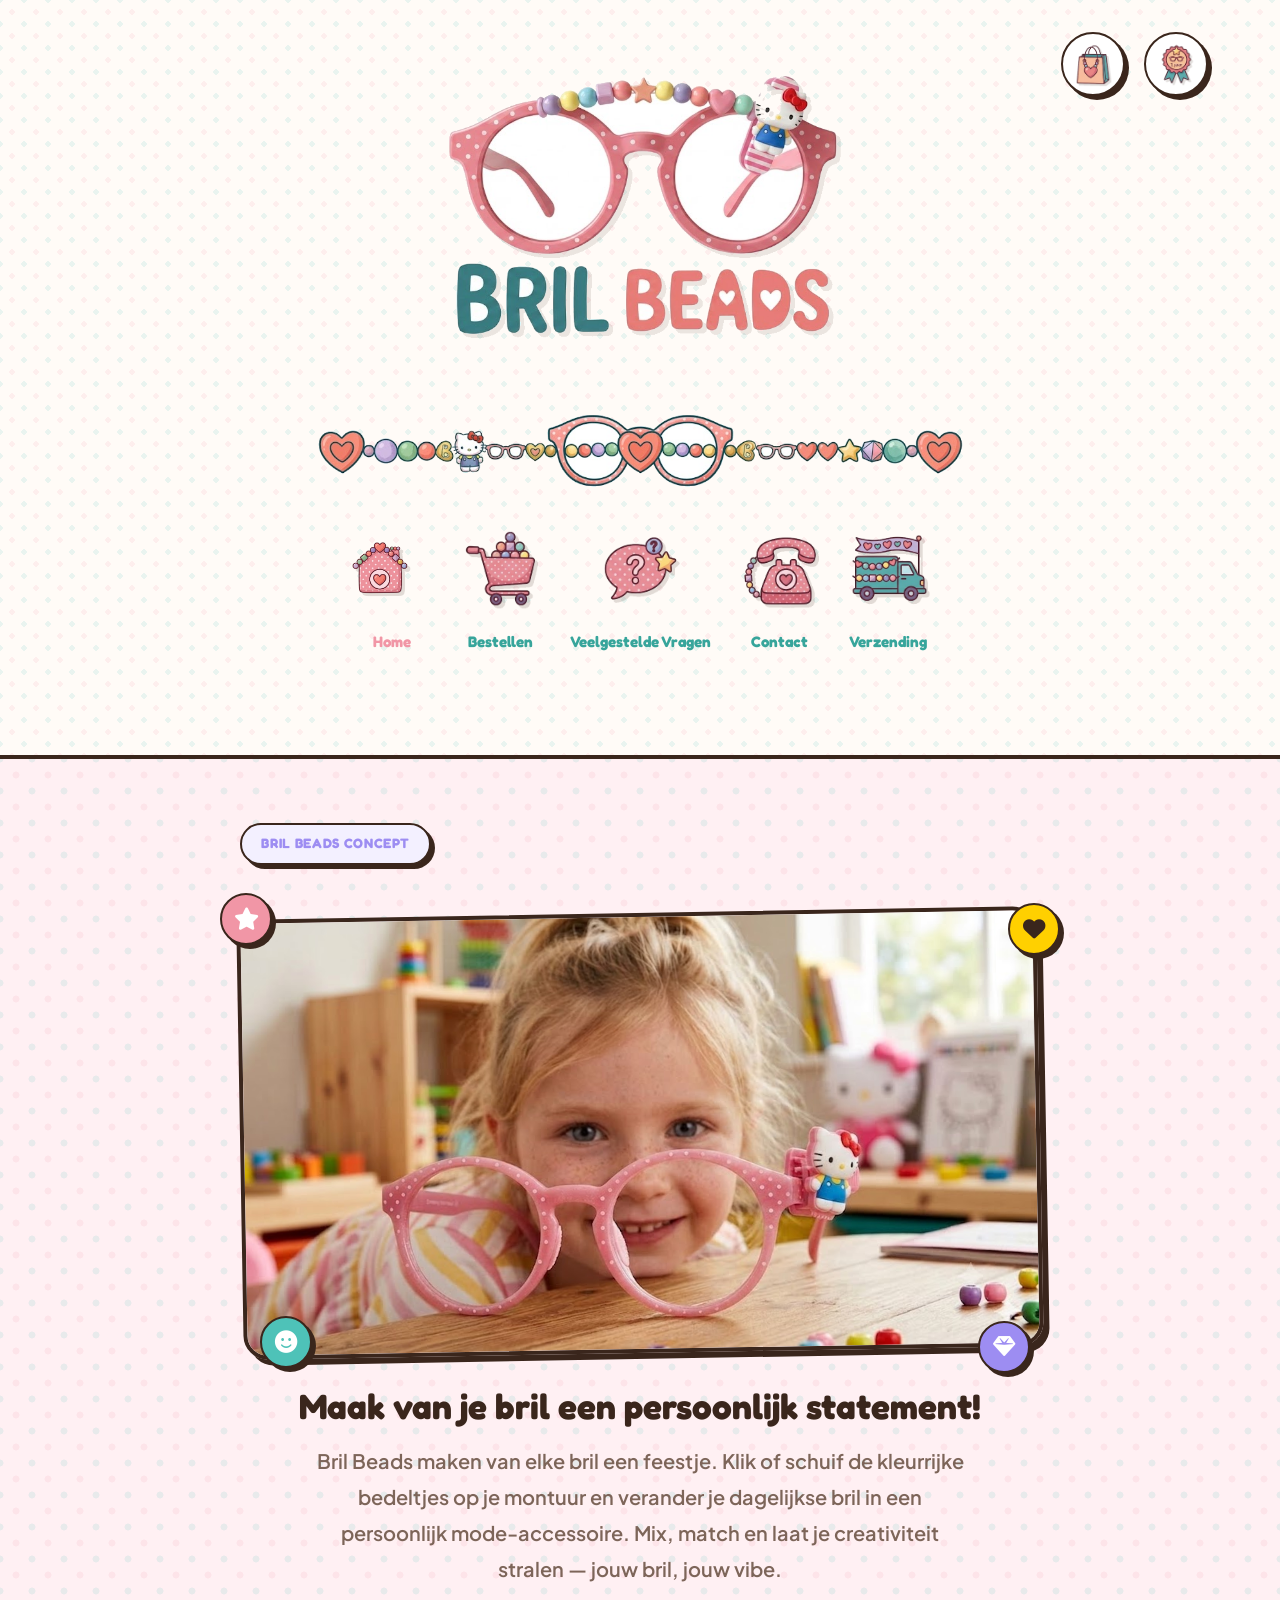
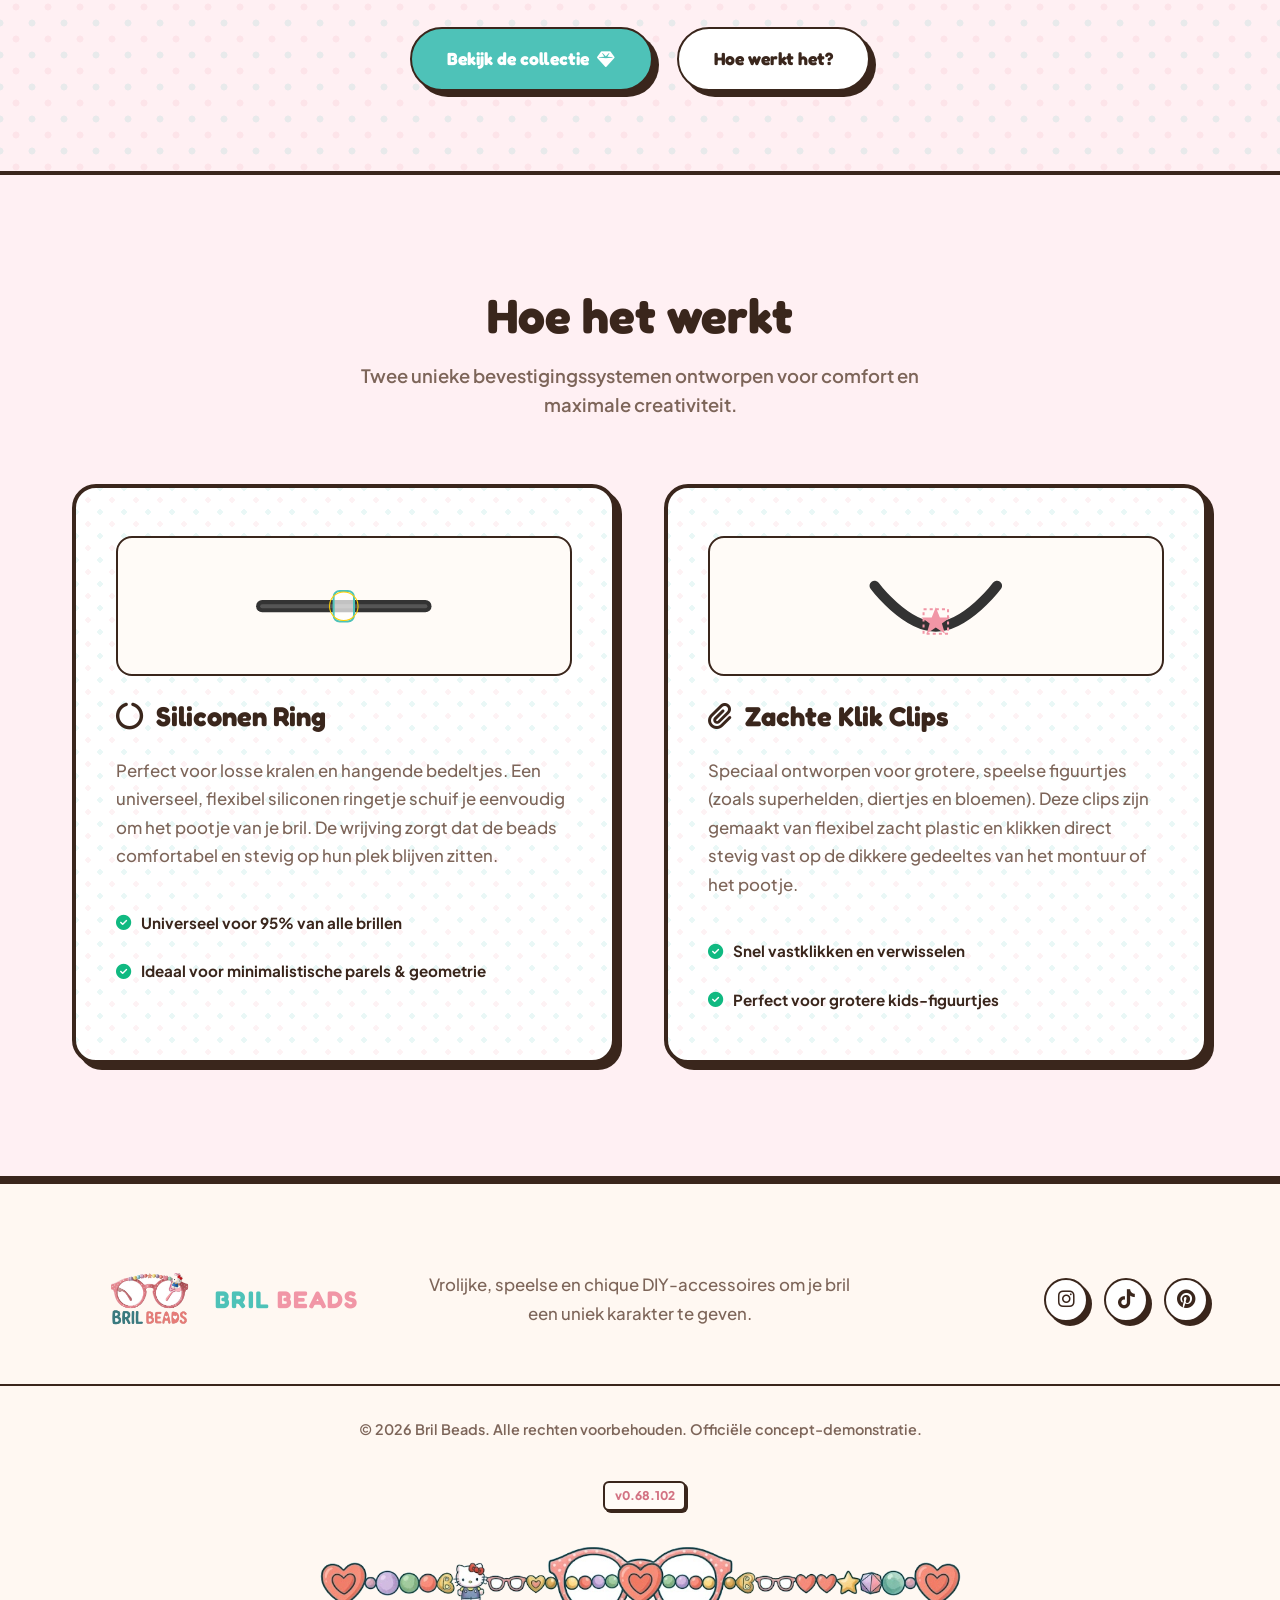
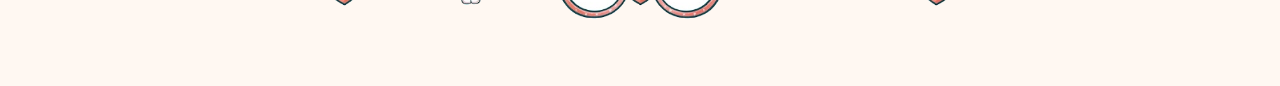
==== index.html @ b36d5ca9 "Sync index.html" ====
<!DOCTYPE html>
<html lang="nl">
<head>
    <meta charset="UTF-8">
    <meta name="viewport" content="width=device-width, initial-scale=1.0">
    <meta name="color-scheme" content="only light">
    <title>Bril Beads | Personaliseer je Bril | DIY Modieuze Accessoires</title>
    <meta name="description" content="Personaliseer je bril met Bril Beads! Unieke, modulaire en kleurrijke bedeltjes, clips en kralen om je bril een eigen karakter te geven. Ontdek de collecties voor kids en volwassenen.">
    <!-- Google Fonts -->
    <link rel="preconnect" href="https://fonts.googleapis.com">
    <link rel="preconnect" href="https://fonts.gstatic.com" crossorigin>
    <link href="https://fonts.googleapis.com/css2?family=Fredoka:wght@400;600;800&family=Outfit:wght@400;600;800&family=Plus+Jakarta+Sans:wght@300;400;500;600;700&display=swap" rel="stylesheet">
    <!-- FontAwesome for icons -->
    <link rel="stylesheet" href="https://cdnjs.cloudflare.com/ajax/libs/font-awesome/6.4.0/css/all.min.css">
    <!-- Custom CSS -->
    <link rel="stylesheet" href="index.css">
</head>
<body>
    <!-- Header -->
    <header class="app-header">
        <!-- Top-Right Utilities (Winkelwagen & Account) -->
        <div class="header-utilities">
            <a href="winkelwagen.html" class="utility-nav-item" title="Bekijk je winkelwagen">
                <div class="utility-icon-wrapper">
                    <img src="assets/icon_winkelwagen.png" alt="Winkelwagen" class="utility-icon-img">
                </div>
            </a>

                        <a href="garantie.html" class="utility-nav-item" title="1 jaar 100% tevredenheidsgarantie">
                <div class="utility-icon-wrapper">
                    <img src="assets/icon_garantie.png" alt="Garantie" class="utility-icon-img">
                </div>
            </a>
        </div>

        <div class="container header-container">
            <a href="index.html" class="brand-logo" id="header-logo-link">
                <img src="assets/logo.png?v=2" alt="Bril Beads Logo" class="logo-img">
            </a>
            
            <nav class="playful-nav" id="main-navigation">
                <div class="playful-nav-container">
                    <a href="index.html" class="playful-nav-item active" title="Terug naar Home">
                        <div class="nav-icon-img-wrapper">
                            <img src="assets/icon_home.png" alt="Home" class="nav-icon-img">
                        </div>
                        <span class="nav-label">Home</span>
                    </a>
                    
                    
                    <a href="producten.html" class="playful-nav-item" title="Bekijk alle producten">
                        <div class="nav-icon-img-wrapper">
                            <img src="assets/icon_bestellen.png" alt="Bestellen" class="nav-icon-img">
                        </div>
                        <span class="nav-label">Bestellen</span>
                    </a>
                    
                    <a href="faq.html" class="playful-nav-item" title="Veelgestelde Vragen">
                        <div class="nav-icon-img-wrapper">
                            <img src="assets/icon_faq.png" alt="Veelgestelde Vragen" class="nav-icon-img">
                        </div>
                        <span class="nav-label">Veelgestelde Vragen</span>
                    </a>
                    
                    <a href="contact.html" class="playful-nav-item" title="Neem contact met ons op">
                        <div class="nav-icon-img-wrapper">
                            <img src="assets/icon_contact.png" alt="Contact" class="nav-icon-img">
                        </div>
                        <span class="nav-label">Contact</span>
                    </a>
                    
                    <a href="verzending.html" class="playful-nav-item" title="Gratis verzending vanaf &euro;20">
                        <div class="nav-icon-img-wrapper">
                            <img src="assets/icon_verzending.png" alt="Verzending" class="nav-icon-img">
                        </div>
                        <span class="nav-label">Verzending</span>
                    </a>
                    

                </div>
            </nav>
        </div>
    </header>

    <main>
        <!-- Hero Section -->
        <section class="hero-section" id="hero">
            <div class="polka-dot-bg"></div>
            <div class="container hero-centered-container">
                <div class="hero-centered-content">
                    <span class="badge badge-playful">Bril Beads Concept</span>
                    
                    <!-- Large Center Logo Carousel -->
                    <div class="hero-logo-wrapper" id="hero-carousel-container" style="cursor: pointer;" title="Klik voor de volgende foto">
                        <img src="assets/hero_photo_girl.png" alt="Bril Beads Sfeerfoto Meisje" class="hero-logo-large carousel-image visible" id="hero-carousel-2">
                        <img src="assets/hero_photo_pink_kitty.png" alt="Bril Beads Hello Kitty Pink Sfeerfoto" class="hero-logo-large carousel-image hidden" id="hero-carousel-4" style="position: absolute; top: 0; left: 0; width: 100%; height: 100%;">
                        <img src="assets/hero_photo_blue_kitty.png" alt="Bril Beads Hello Kitty Blue Sfeerfoto" class="hero-logo-large carousel-image hidden" id="hero-carousel-5" style="position: absolute; top: 0; left: 0; width: 100%; height: 100%;">
                        <img src="assets/hero_photo_green_bart.png" alt="Bril Beads Groene Bril Bart Simpson Sfeerfoto" class="hero-logo-large carousel-image hidden" id="hero-carousel-8" style="position: absolute; top: 0; left: 0; width: 100%; height: 100%;">
                        <img src="assets/hero_photo_real_2.png" alt="Bril Beads Superman Bril Sfeerfoto" class="hero-logo-large carousel-image hidden" id="hero-carousel-9" style="position: absolute; top: 0; left: 0; width: 100%; height: 100%;">
                        
                        <!-- Floating playful beads decoration -->
                        <div class="floating-bead-playful f-bead-1"><i class="fa-solid fa-star"></i></div>
                        <div class="floating-bead-playful f-bead-2"><i class="fa-solid fa-heart"></i></div>
                        <div class="floating-bead-playful f-bead-3"><i class="fa-solid fa-face-smile"></i></div>
                        <div class="floating-bead-playful f-bead-4"><i class="fa-solid fa-gem"></i></div>
                    </div>
                    
                    <h1 class="hero-tagline-main">Maak van je bril een persoonlijk statement!</h1>
                    <p class="hero-tagline-sub">
                        Bril Beads maken van elke bril een feestje. Klik of schuif de kleurrijke bedeltjes op je montuur en verander je dagelijkse bril in een persoonlijk mode-accessoire. Mix, match en laat je creativiteit stralen — jouw bril, jouw vibe.
                    </p>
                    
                    <div class="hero-centered-ctas">
                        <a href="producten.html" class="btn btn-playful-primary btn-lg btn-bounce">Bekijk de collectie <i class="fa-solid fa-gem"></i></a>
                        <a href="#hoe-het-werkt" class="btn btn-playful-secondary btn-lg">Hoe werkt het?</a>
                    </div>
                </div>
            </div>
        </section>

        <!-- Product & Customizer Walkthrough/Showcase -->
        <section class="how-it-works-section" id="hoe-het-werkt">
            <div class="container">
                <div class="section-header text-center">
                    <h2 class="section-title">Hoe het werkt</h2>
                    <p class="section-subtitle">Twee unieke bevestigingssystemen ontworpen voor comfort en maximale creativiteit.</p>
                </div>

                <div class="systems-grid">
                    <!-- System 1: Silicone Slide -->
                    <div class="system-card glass">
                        <div class="system-visual">
                            <svg class="system-explain-svg" viewBox="0 0 200 120" fill="none" xmlns="http://www.w3.org/2000/svg">
                                <!-- Temple -->
                                <path d="M 20 60 H 180" stroke="#333" stroke-width="12" stroke-linecap="round" />
                                <path d="M 20 60 H 180" stroke="#555" stroke-width="4" stroke-linecap="round" />
                                
                                <!-- Silicone Ring (Backing) -->
                                <rect x="90" y="45" width="20" height="30" rx="6" fill="rgba(255,255,255,0.7)" stroke="var(--teal)" stroke-width="2" class="anim-slide-ring" />
                                
                                <!-- Bead Charm -->
                                <g transform="translate(100, 60)" class="anim-slide-bead">
                                    <circle cx="0" cy="0" r="14" fill="url(#pearl-texture)" stroke="var(--gold)" stroke-width="1" />
                                </g>
                            </svg>
                        </div>
                        <h3 class="system-title"><i class="fa-solid fa-circle-notch text-teal"></i> Siliconen Ring</h3>
                        <p class="system-desc">
                            Perfect voor losse kralen en hangende bedeltjes. Een universeel, flexibel siliconen ringetje schuif je eenvoudig om het pootje van je bril. De wrijving zorgt dat de beads comfortabel en stevig op hun plek blijven zitten.
                        </p>
                        <span class="system-spec"><i class="fa-solid fa-circle-check"></i> Universeel voor 95% van alle brillen</span>
                        <span class="system-spec"><i class="fa-solid fa-circle-check"></i> Ideaal voor minimalistische parels & geometrie</span>
                    </div>

                    <!-- System 2: Soft Clips -->
                    <div class="system-card glass">
                        <div class="system-visual">
                            <svg class="system-explain-svg" viewBox="0 0 200 120" fill="none" xmlns="http://www.w3.org/2000/svg">
                                <!-- Glasses Frame part -->
                                <path d="M 40 40 C 40 40, 70 80, 100 80 C 130 80, 160 40, 160 40" stroke="#333" stroke-width="10" stroke-linecap="round" />
                                
                                <!-- Clip Target -->
                                <g transform="translate(100, 75)" class="anim-clip-bead">
                                    <!-- Clip outline / Snap connection -->
                                    <path d="M -12 -12 H 12 V 12 H -12 Z" fill="none" stroke="var(--pink)" stroke-width="2" stroke-dasharray="3,3" />
                                    <!-- Clip Icon (Star) -->
                                    <path d="M0 -14 L4 -4 L14 -4 L6 2 L9 12 L0 6 L-9 12 L-6 2 L-14 -4 L-4 -4 Z" fill="var(--pink)" />
                                </g>
                            </svg>
                        </div>
                        <h3 class="system-title"><i class="fa-solid fa-paperclip text-pink"></i> Zachte Klik Clips</h3>
                        <p class="system-desc">
                            Speciaal ontworpen voor grotere, speelse figuurtjes (zoals superhelden, diertjes en bloemen). Deze clips zijn gemaakt van flexibel zacht plastic en klikken direct stevig vast op de dikkere gedeeltes van het montuur of het pootje.
                        </p>
                        <span class="system-spec"><i class="fa-solid fa-circle-check"></i> Snel vastklikken en verwisselen</span>
                        <span class="system-spec"><i class="fa-solid fa-circle-check"></i> Perfect voor grotere kids-figuurtjes</span>
                    </div>
                </div>
            </div>
        </section>
    </main>

    <!-- Footer -->
    <footer class="app-footer">
        <div class="container footer-container">
            <div class="footer-logo-col">
                <a href="index.html" class="brand-logo">
                    <img src="assets/logo.png?v=2" alt="Bril Beads Logo" class="logo-img">
                    <span class="brand-text"><span class="bril-text">BRIL</span> <span class="accent-text">BEADS</span></span>
                </a>
            </div>
            <div class="footer-text-col">
                <p class="footer-desc">
                    Vrolijke, speelse en chique DIY-accessoires om je bril een uniek karakter te geven.
                </p>
            </div>
            <div class="footer-social-col">
                <div class="social-links">
                    <a href="#" class="social-link"><i class="fa-brands fa-instagram"></i></a>
                    <a href="#" class="social-link"><i class="fa-brands fa-tiktok"></i></a>
                    <a href="#" class="social-link"><i class="fa-brands fa-pinterest"></i></a>
                </div>
            </div>
        </div>
        <div class="footer-bottom text-center">
            <p>&copy; 2026 Bril Beads. Alle rechten voorbehouden. Offici&euml;le concept-demonstratie.</p>
            <p class="footer-version-wrapper"><span class="version-label" id="site-version">v0.68.102</span></p>
        </div>
    </footer>

    <!-- Custom JavaScript -->
    <script src="app.js?v=v0.68.102"></script>
</body>
</html>
<!-- version check comment -->
---- index.css ----
/* ==========================================================================
   BRIL BEADS - PLAYFUL CARTOON STYLESHEET
   ========================================================================== */

/* Design Tokens & Playful Variables */
:root, *, *::before, *::after {
    color-scheme: only light !important;
}

:root {
    /* Main Playful Palette (Matches Logo Style) */
    --pink: #f196a6;
    --pink-dark: #d37383;
    --teal: #4ec2b8;
    --teal-dark: #37a59b;
    --purple: #9d8df2;
    --gold: #ffd000;
    
    /* Backgrounds & Outlines */
    --bg-cream: #fffbf7;
    --bg-pastel-pink: #fff0f3;
    --bg-card: #ffffff;
    --border-dark: #3a261c;      /* Soft Espresso Brown Outline */
    --text-dark: #3a261c;        /* Main dark text */
    --text-muted: #7d6559;       /* Subtext */
    
    /* Comic shadows and outlines */
    --thick-border: 4px solid var(--border-dark);
    --thin-border: 2px solid var(--border-dark);
    --comic-shadow: 6px 6px 0px var(--border-dark);
    --comic-shadow-sm: 4px 4px 0px var(--border-dark);
    --comic-shadow-hover: 10px 10px 0px var(--border-dark);
    --comic-shadow-active: 2px 2px 0px var(--border-dark);
    
    /* Layout & Fonts */
    --font-heading: 'Fredoka', sans-serif;
    --font-body: 'Plus Jakarta Sans', sans-serif;
    --radius-sm: 8px;
    --radius-md: 16px;
    --radius-lg: 24px;
    --radius-round: 50px;
    --transition: all 0.2s cubic-bezier(0.175, 0.885, 0.32, 1.275);
}

/* Reset & Base Styles */
* {
    box-sizing: border-box;
    margin: 0;
    padding: 0;
}

html {
    scroll-behavior: smooth;
    font-size: 16px;
}

body {
    background-color: var(--bg-cream);
    color: var(--text-dark);
    font-family: var(--font-body);
    line-height: 1.6;
    overflow-x: hidden;
    -webkit-font-smoothing: antialiased;
}

/* Polka-dot Background Pattern */
.polka-dot-bg {
    position: absolute;
    top: 0;
    left: 0;
    right: 0;
    bottom: 0;
    background-image: radial-gradient(var(--pink) 15%, transparent 16%),
                      radial-gradient(var(--teal) 15%, transparent 16%);
    background-size: 32px 32px;
    background-position: 0 0, 16px 16px;
    opacity: 0.12;
    pointer-events: none;
    z-index: 0;
}

/* Container */
.container {
    width: 100%;
    max-width: 1200px;
    margin: 0 auto;
    padding: 0 2rem;
    position: relative;
    z-index: 1;
}

/* Typography */
h1, h2, h3, h4 {
    font-family: var(--font-heading);
    font-weight: 800;
    line-height: 1.2;
    color: var(--text-dark);
}

p {
    font-weight: 500;
    color: var(--text-muted);
}

.text-gradient {
    color: var(--pink);
    position: relative;
    display: inline-block;
}

.text-gradient::after {
    content: '';
    position: absolute;
    left: 0;
    bottom: 4px;
    width: 100%;
    height: 8px;
    background: var(--teal);
    z-index: -1;
    opacity: 0.3;
    border-radius: 4px;
}

.text-center { text-align: center; }
.text-left { text-align: left; }
.text-right { text-align: right; }

/* Playful Badge */
.badge {
    display: inline-block;
    align-self: flex-start;
    vertical-align: middle;
    padding: 0.5rem 1.2rem;
    font-family: var(--font-heading);
    font-weight: 800;
    font-size: 0.85rem;
    text-transform: uppercase;
    letter-spacing: 0.05em;
    border-radius: var(--radius-round);
    background: var(--bg-pastel-pink);
    color: var(--pink-dark);
    border: var(--thin-border);
    box-shadow: var(--comic-shadow-sm);
    margin-right: 1.2rem;
    margin-bottom: 1rem;
}

.badge-accent {
    background: #e8f7f5;
    color: var(--teal-dark);
}

.badge-playful {
    background: #f3f0ff;
    color: var(--purple);
}

/* Playful Containers (Cartoon box) */
.glass {
    background: var(--bg-card);
    border: var(--thick-border);
    border-radius: var(--radius-lg);
    box-shadow: var(--comic-shadow);
    transition: var(--transition);
    background-image: radial-gradient(rgba(241, 150, 166, 0.12) 15%, transparent 16%),
                      radial-gradient(rgba(78, 194, 184, 0.12) 15%, transparent 16%);
    background-size: 24px 24px;
    background-position: 0 0, 12px 12px;
}

.glass-panel {
    padding: 3.5rem;
}

@media (max-width: 768px) {
    .glass-panel {
        padding: 2.5rem 2rem;
    }
}

@media (max-width: 480px) {
    .glass-panel {
        padding: 2.2rem 1.2rem;
    }
}

.glass:hover {
    transform: translate(-2px, -2px);
    box-shadow: var(--comic-shadow-hover);
}

/* Buttons (Bubbly / Chunky) */
.btn {
    display: inline-flex;
    align-items: center;
    justify-content: center;
    gap: 0.5rem;
    padding: 0.8rem 1.8rem;
    border-radius: var(--radius-round);
    font-family: var(--font-heading);
    font-weight: 800;
    font-size: 1rem;
    cursor: pointer;
    text-decoration: none;
    transition: var(--transition);
    border: var(--thin-border);
}

.btn-primary {
    background: var(--teal);
    color: #fff;
    box-shadow: var(--comic-shadow-sm);
}

.btn-primary:hover {
    background: var(--teal-dark);
    transform: translate(-2px, -2px);
    box-shadow: var(--comic-shadow);
}

.btn-primary:active {
    transform: translate(2px, 2px);
    box-shadow: var(--comic-shadow-active);
}

.btn-secondary {
    background: var(--bg-cream);
    color: var(--text-dark);
    box-shadow: var(--comic-shadow-sm);
}

.btn-secondary:hover {
    background: #fff;
    transform: translate(-2px, -2px);
    box-shadow: var(--comic-shadow);
}

.btn-secondary:active {
    transform: translate(2px, 2px);
    box-shadow: var(--comic-shadow-active);
}

.btn-accent {
    background: var(--pink);
    color: #fff;
    box-shadow: var(--comic-shadow-sm);
}

.btn-accent:hover {
    background: var(--pink-dark);
    transform: translate(-2px, -2px);
    box-shadow: var(--comic-shadow);
}

.btn-accent:active {
    transform: translate(2px, 2px);
    box-shadow: var(--comic-shadow-active);
}

.btn-sm {
    padding: 0.5rem 1.2rem;
    font-size: 0.9rem;
}

.btn-lg {
    padding: 1rem 2.2rem;
    font-size: 1.1rem;
}

.btn-icon {
    width: 44px;
    height: 44px;
    border-radius: 50%;
    padding: 0;
    display: inline-flex;
    align-items: center;
    justify-content: center;
    background: #fff;
    color: var(--text-dark);
    border: var(--thin-border);
    box-shadow: var(--comic-shadow-sm);
    cursor: pointer;
    transition: var(--transition);
}

.btn-icon:hover {
    transform: translate(-2px, -2px) scale(1.05);
    box-shadow: var(--comic-shadow);
}

.btn-icon:active {
    transform: translate(2px, 2px);
    box-shadow: var(--comic-shadow-active);
}

.btn-danger:hover {
    background: #fecaca;
    color: #ef4444;
}

.btn-bounce:hover {
    animation: bounce 0.4s ease infinite alternate;
}

@keyframes bounce {
    0% { transform: translateY(0) scale(1); }
    100% { transform: translateY(-5px) scale(1.02); }
}

/* App Header */
.app-header {
    position: relative;
    width: 100%;
    background: var(--bg-cream);
    border-bottom: var(--thick-border);
    padding: 2rem 0 3.5rem 0;
    /* Subtle Polka Dot Background */
    background-image: radial-gradient(rgba(241, 150, 166, 0.12) 15%, transparent 16%),
                      radial-gradient(rgba(78, 194, 184, 0.12) 15%, transparent 16%);
    background-size: 24px 24px;
    background-position: 0 0, 12px 12px;
}

.header-container {
    display: flex;
    flex-direction: column;
    align-items: center;
    gap: 0.8rem;
    width: 100%;
}

.brand-logo {
    display: flex;
    justify-content: center;
    align-items: center;
    text-decoration: none;
    width: 100%;
    position: relative;
    z-index: 10;
}

.app-header .logo-img {
    height: 360px; /* giant logo! */
    width: auto;
    object-fit: contain;
    filter: drop-shadow(4px 4px 0px rgba(58, 38, 28, 0.1));
    transition: var(--transition);
    margin-bottom: -1.6rem; /* overlaps the menu border line */
}

.app-header .logo-img:hover {
    transform: scale(1.03) rotate(-1deg);
}

.app-footer .logo-img {
    height: 72px; /* Small for footer */
    width: auto;
    object-fit: contain;
}

/* Header Utilities (Winkelwagen & Account) */
.header-utilities {
    position: absolute;
    top: 2rem;
    right: 2.5rem;
    display: flex;
    gap: 1.2rem;
    z-index: 100;
}

@media (min-width: 1200px) {
    .header-utilities {
        right: calc(50% - 600px + 2rem);
    }
}

.utility-nav-item {
    text-decoration: none;
    cursor: pointer;
    transition: var(--transition);
}

.utility-icon-wrapper {
    width: 64px;
    height: 64px;
    background: #ffffff;
    border: var(--thin-border);
    border-radius: 50%;
    display: flex;
    align-items: center;
    justify-content: center;
    box-shadow: var(--comic-shadow-sm);
    transition: var(--transition);
}

.utility-icon-img {
    width: 70%;
    height: 70%;
    object-fit: contain;
    filter: drop-shadow(2px 2px 0px rgba(58, 38, 28, 0.15));
    transition: var(--transition);
}

.utility-nav-item:hover .utility-icon-wrapper {
    transform: translateY(-4px) scale(1.05);
    border-color: var(--border-dark);
    box-shadow: var(--comic-shadow);
}

.utility-nav-item:active .utility-icon-wrapper {
    transform: translate(2px, 2px) scale(0.95);
    box-shadow: var(--comic-shadow-active);
}

.utility-nav-item.active .utility-icon-wrapper {
    background: var(--bg-pastel-pink);
    border-color: var(--pink);
    box-shadow: var(--comic-shadow-active);
}

/* Playful Navigation Circular Icons */
.playful-nav {
    width: 100%;
    margin-top: 0.5rem;
    padding-top: 1rem;
    margin-bottom: 2rem;
    position: relative;
}

.playful-nav::before {
    content: '';
    display: block;
    width: 100%;
    max-width: 650px;
    aspect-ratio: 1014 / 124;
    margin: 0.5rem auto 1.5rem auto;
    background-image: url('assets/menu_divider.png');
    background-size: contain;
    background-repeat: no-repeat;
    background-position: center;
}

.playful-nav-container {
    display: flex;
    justify-content: center;
    align-items: center;
    gap: 1.8rem;
    flex-wrap: nowrap;
    overflow-x: auto;
    padding: 0.8rem 0.5rem;
    width: 100%;
    scrollbar-width: none;
}

.playful-nav-container::-webkit-scrollbar {
    display: none;
}

.playful-nav-item {
    display: flex;
    flex-direction: column;
    align-items: center;
    gap: 1.4rem;
    text-decoration: none;
    cursor: pointer;
    flex-shrink: 0;
    transition: var(--transition);
}

.nav-icon-img-wrapper {
    width: 80px;
    height: 80px;
    display: flex;
    align-items: center;
    justify-content: center;
    transition: var(--transition);
}

.nav-icon-img {
    width: 100%;
    height: 100%;
    object-fit: contain;
    filter: drop-shadow(3px 3px 0px rgba(58, 38, 28, 0.15));
    transition: var(--transition);
}

.playful-nav-item:hover .nav-icon-img {
    transform: translateY(-6px) scale(1.08) rotate(-2deg);
    filter: drop-shadow(5px 5px 0px rgba(58, 38, 28, 0.15));
}

.playful-nav-item:active .nav-icon-img {
    transform: translate(2px, 2px) scale(0.95);
    filter: drop-shadow(1px 1px 0px rgba(58, 38, 28, 0.15));
}

.nav-label {
    font-family: var(--font-heading);
    font-weight: 800;
    font-size: 0.95rem;
    color: var(--teal-dark); /* Groen */
    transition: var(--transition);
}

.playful-nav-item.active .nav-label {
    color: var(--pink); /* Actief roze */
}

.playful-nav-item:hover .nav-label {
    color: var(--pink-dark); /* Hover roze */
}

.brand-text {
    font-family: var(--font-heading);
    font-weight: 800;
    font-size: 1.5rem;
    letter-spacing: 0.05em;
}

.bril-text {
    color: var(--teal); /* Green */
}

.accent-text {
    color: var(--pink); /* Pink */
}

.main-nav ul {
    display: flex;
    list-style: none;
    gap: 2rem;
}

.nav-link {
    text-decoration: none;
    color: var(--text-muted);
    font-family: var(--font-heading);
    font-weight: 800;
    font-size: 1rem;
    transition: var(--transition);
    position: relative;
    padding: 0.5rem 0;
}

.nav-link::after {
    content: '';
    position: absolute;
    bottom: 0;
    left: 0;
    width: 0;
    height: 3px;
    background: var(--pink);
    transition: var(--transition);
    border-radius: 2px;
}

.nav-link:hover {
    color: var(--text-dark);
}

.nav-link:hover::after {
    width: 100%;
}

/* Sections General */
section {
    padding: 7rem 0;
    position: relative;
}

.section-header {
    margin-bottom: 4rem;
}

.section-title {
    font-size: 3rem;
    margin-bottom: 1rem;
    position: relative;
    display: inline-block;
    vertical-align: middle;
}

.page-title-group {
    display: flex;
    align-items: center;
    gap: 1rem;
    margin-bottom: 2rem;
    flex-wrap: wrap;
}

.page-title-group .badge {
    margin-right: 0;
    margin-bottom: 0;
}

.page-title-group .section-title {
    margin-bottom: 0;
}

.section-subtitle {
    max-width: 600px;
    margin: 0 auto;
    font-size: 1.15rem;
    font-weight: 600;
}

/* Playful / Centered Hero Section */
.hero-section {
    padding-top: 4rem;
    padding-bottom: 5rem;
    min-height: 60vh;
    display: flex;
    align-items: center;
    justify-content: center;
    position: relative;
    background-color: var(--bg-pastel-pink);
    border-bottom: var(--thick-border);
}

.hero-centered-container {
    width: 100%;
    display: flex;
    justify-content: center;
    align-items: center;
}

.hero-centered-content {
    text-align: center;
    max-width: 800px;
    display: flex;
    flex-direction: column;
    align-items: center;
}

/* Large Center Logo styling */
.hero-logo-wrapper {
    position: relative;
    margin: 2rem 0;
    display: inline-block;
    padding: 0;
    width: 100%;
    max-width: 1200px;
}

.hero-logo-large {
    width: 100%;
    max-width: 1200px;
    height: auto;
    display: block;
    border: var(--thick-border);
    border-radius: var(--radius-lg);
    box-shadow: var(--comic-shadow);
    transform: rotate(-1deg);
    animation: gentleWobble 4s ease-in-out infinite alternate;
}

.carousel-image {
    transition: opacity 1s ease-in-out;
}

.carousel-image.hidden {
    opacity: 0;
    pointer-events: none;
}

.carousel-image.visible {
    opacity: 1;
    pointer-events: auto;
}

@keyframes gentleWobble {
    0% { transform: rotate(-1.5deg) translateY(0); }
    100% { transform: rotate(1.5deg) translateY(-8px); }
}

.hero-tagline-main {
    font-size: 2.2rem;
    margin-bottom: 1rem;
    color: var(--text-dark);
}

.hero-tagline-sub {
    font-size: 1.25rem;
    line-height: 1.8;
    margin-bottom: 2.5rem;
    max-width: 650px;
    font-weight: 600;
}

.hero-centered-ctas {
    display: flex;
    gap: 1.5rem;
    justify-content: center;
    flex-wrap: wrap;
}

.btn-playful-primary {
    background: var(--teal);
    color: #fff;
    box-shadow: var(--comic-shadow);
}
.btn-playful-primary:hover {
    background: var(--teal-dark);
    transform: translate(-3px, -3px);
    box-shadow: 8px 8px 0px var(--border-dark);
}

.btn-playful-secondary {
    background: #fff;
    color: var(--text-dark);
    box-shadow: var(--comic-shadow);
}
.btn-playful-secondary:hover {
    background: var(--bg-cream);
    transform: translate(-3px, -3px);
    box-shadow: 8px 8px 0px var(--border-dark);
}

/* Playful floating beads around centered logo */
.floating-bead-playful {
    position: absolute;
    width: 52px;
    height: 52px;
    border-radius: 50%;
    display: flex;
    align-items: center;
    justify-content: center;
    font-size: 1.4rem;
    box-shadow: var(--comic-shadow-sm);
    border: var(--thin-border);
    animation: floatPlayful 4s ease-in-out infinite alternate;
}

.f-bead-1 {
    top: -20px;
    left: -20px;
    background: var(--pink);
    color: #fff;
    animation-delay: 0s;
}

.f-bead-2 {
    top: -10px;
    right: -20px;
    background: var(--gold);
    color: var(--text-dark);
    animation-delay: 1s;
}

.f-bead-3 {
    bottom: -15px;
    left: 20px;
    background: var(--teal);
    color: #fff;
    animation-delay: 2s;
}

.f-bead-4 {
    bottom: -20px;
    right: 10px;
    background: var(--purple);
    color: #fff;
    animation-delay: 0.5s;
}

@keyframes floatPlayful {
    0% { transform: translateY(0) rotate(0deg); }
    100% { transform: translateY(-16px) rotate(15deg); }
}

/* Customizer Section */
.customizer-section {
    background-color: var(--bg-cream);
    border-bottom: var(--thick-border);
}

.customizer-grid {
    display: grid;
    grid-template-columns: 1fr 1.25fr;
    gap: 3rem;
    align-items: start;
}

.config-panel {
    padding: 2.5rem;
    background-color: #ffffff;
    border: var(--thick-border);
    border-radius: var(--radius-lg);
    box-shadow: var(--comic-shadow);
}

.panel-title {
    font-size: 1.6rem;
    display: flex;
    align-items: center;
    gap: 0.8rem;
    color: var(--text-dark);
    border-bottom: var(--thin-border);
    padding-bottom: 0.8rem;
    margin-bottom: 1.5rem;
}

.config-group {
    display: flex;
    flex-direction: column;
    gap: 0.8rem;
    margin-bottom: 1.5rem;
}

.group-label {
    font-family: var(--font-heading);
    font-weight: 800;
    color: var(--text-dark);
    font-size: 1.05rem;
}

.toggle-buttons {
    display: flex;
    gap: 1rem;
}

.toggle-btn {
    flex: 1;
    background: #ffffff;
    border: var(--thin-border);
    border-radius: var(--radius-sm);
    color: var(--text-muted);
    padding: 0.8rem;
    cursor: pointer;
    font-family: var(--font-heading);
    font-weight: 800;
    transition: var(--transition);
    display: flex;
    align-items: center;
    justify-content: center;
    gap: 0.5rem;
    box-shadow: var(--comic-shadow-sm);
}

.toggle-btn:hover {
    background: var(--bg-cream);
    color: var(--text-dark);
    transform: translate(-2px, -2px);
    box-shadow: var(--comic-shadow);
}

.toggle-btn.active {
    background: var(--pink);
    border-color: var(--border-dark);
    color: #fff;
    box-shadow: var(--comic-shadow-sm);
}

.toggle-btn.active:hover {
    background: var(--pink-dark);
}

.color-selector {
    display: flex;
    gap: 0.8rem;
}

.color-dot {
    width: 36px;
    height: 36px;
    border-radius: 50%;
    border: var(--thin-border);
    cursor: pointer;
    transition: var(--transition);
    box-shadow: var(--comic-shadow-sm);
}

.color-dot:hover {
    transform: scale(1.1) translateY(-2px);
}

.color-dot.active {
    transform: scale(1.2);
    box-shadow: 0 0 0 3px #ffffff, var(--comic-shadow-sm);
}

.beads-tray-container {
    background: var(--bg-cream);
    border-radius: var(--radius-sm);
    padding: 1rem;
    border: var(--thin-border);
    box-shadow: inset 2px 2px 5px rgba(0,0,0,0.05);
}

.beads-tray {
    display: grid;
    grid-template-columns: repeat(3, 1fr);
    gap: 0.8rem;
    max-height: 250px;
    overflow-y: auto;
    padding-right: 0.5rem;
}

.bead-item-card {
    background: #ffffff;
    border: var(--thin-border);
    border-radius: var(--radius-sm);
    padding: 0.8rem 0.5rem;
    display: flex;
    flex-direction: column;
    align-items: center;
    justify-content: center;
    gap: 0.5rem;
    cursor: pointer;
    transition: var(--transition);
    box-shadow: var(--comic-shadow-sm);
}

.bead-item-card:hover {
    background: var(--bg-pastel-pink);
    border-color: var(--border-dark);
    transform: translate(-3px, -3px);
    box-shadow: var(--comic-shadow);
}

.bead-item-svg {
    width: 44px;
    height: 44px;
    filter: drop-shadow(2px 2px 0px rgba(0,0,0,0.15));
}

.bead-item-name {
    font-size: 0.8rem;
    font-weight: 800;
    text-align: center;
    color: var(--text-dark);
    white-space: nowrap;
    overflow: hidden;
    text-overflow: ellipsis;
    width: 100%;
}

/* Preview Canvas Panel */
.preview-panel {
    padding: 2.5rem;
    background-color: #ffffff;
    border: var(--thick-border);
    border-radius: var(--radius-lg);
    box-shadow: var(--comic-shadow);
    min-width: 0;
}

.preview-header {
    display: flex;
    justify-content: space-between;
    align-items: center;
    margin-bottom: 1.5rem;
}

.preview-title-group {
    display: flex;
    align-items: center;
    gap: 1rem;
}

.attachment-badge {
    padding: 0.3rem 1rem;
    border-radius: var(--radius-round);
    font-size: 0.85rem;
    font-weight: 800;
    background: var(--bg-pastel-pink);
    color: var(--pink-dark);
    border: var(--thin-border);
}

.preview-controls {
    display: flex;
    gap: 0.8rem;
}

.visualizer-canvas {
    background: #fffefb;
    border-radius: var(--radius-md);
    height: 360px;
    border: var(--thin-border);
    display: flex;
    align-items: center;
    justify-content: center;
    position: relative;
    overflow: hidden;
    box-shadow: inset 3px 3px 0px rgba(0,0,0,0.05);
}

#interactive-glasses-svg {
    width: 95%;
    height: 95%;
}

.canvas-instruction-overlay {
    position: absolute;
    bottom: 16px;
    left: 50%;
    transform: translateX(-50%);
    background: #ffffff;
    border: var(--thin-border);
    padding: 0.5rem 1.2rem;
    border-radius: var(--radius-round);
    font-size: 0.85rem;
    font-weight: 800;
    color: var(--text-dark);
    pointer-events: none;
    box-shadow: var(--comic-shadow-sm);
    display: flex;
    align-items: center;
    gap: 0.5rem;
}

/* Placed bead interactive styles */
.interactive-placed-bead {
    cursor: grab;
}

.interactive-placed-bead:active {
    cursor: grabbing;
}

.interactive-placed-bead:hover {
    filter: drop-shadow(0px 0px 4px var(--pink));
}

/* Active beads list */
.active-beads-list-wrapper {
    display: flex;
    flex-direction: column;
    gap: 0.8rem;
    margin-top: 1.5rem;
}

.list-label {
    font-family: var(--font-heading);
    font-weight: 800;
    font-size: 1rem;
    color: var(--text-dark);
}

.active-beads-list {
    background: var(--bg-cream);
    border: var(--thin-border);
    border-radius: var(--radius-sm);
    height: 108px;
    padding: 0.6rem;
    display: flex;
    flex-wrap: wrap;
    gap: 0.6rem;
    overflow-x: hidden;
    overflow-y: auto;
    align-content: flex-start;
    align-items: center;
    min-width: 0;
}

.active-beads-list:has(.empty-list-text) {
    align-content: center;
}

.empty-list-text {
    color: var(--text-muted);
    font-size: 0.9rem;
    font-weight: 600;
    font-style: italic;
    width: 100%;
    text-align: center;
}

.list-bead-tag {
    background: #ffffff;
    border: var(--thin-border);
    padding: 0.4rem 0.8rem;
    border-radius: var(--radius-sm);
    display: flex;
    align-items: center;
    gap: 0.6rem;
    font-size: 0.85rem;
    font-weight: 800;
    white-space: nowrap;
    box-shadow: var(--comic-shadow-sm);
}

.btn-remove-bead {
    background: transparent;
    border: none;
    color: var(--text-muted);
    cursor: pointer;
    font-size: 0.95rem;
    transition: var(--transition);
}

.btn-remove-bead:hover {
    color: #ef4444;
    transform: scale(1.1);
}

/* Customizer Summary */
.customizer-summary-card {
    border-top: var(--thin-border);
    padding-top: 1.5rem;
    display: flex;
    justify-content: space-between;
    align-items: center;
    margin-top: 1.5rem;
}

.summary-details {
    display: flex;
    flex-direction: column;
    gap: 0.2rem;
}

.summary-count {
    font-size: 0.95rem;
    font-weight: 800;
    color: var(--text-muted);
}

.summary-price {
    font-family: var(--font-heading);
    font-weight: 800;
    font-size: 1.8rem;
    color: var(--pink-dark);
}

/* How It Works Section */
.how-it-works-section {
    background-color: var(--bg-pastel-pink);
    border-bottom: var(--thick-border);
}

.systems-grid {
    display: grid;
    grid-template-columns: 1fr 1fr;
    gap: 3rem;
}

.system-card {
    padding: 3rem 2.5rem;
    background-color: #ffffff;
    border: var(--thick-border);
    border-radius: var(--radius-lg);
    box-shadow: var(--comic-shadow);
    display: flex;
    flex-direction: column;
    gap: 1.5rem;
}

.system-card:hover {
    transform: translate(-3px, -3px);
    box-shadow: var(--comic-shadow-hover);
}

.system-visual {
    height: 140px;
    background: var(--bg-cream);
    border-radius: var(--radius-md);
    border: var(--thin-border);
    display: flex;
    align-items: center;
    justify-content: center;
    overflow: hidden;
}

.system-explain-svg {
    width: 80%;
    height: 90%;
}

.system-title {
    font-size: 1.7rem;
    display: flex;
    align-items: center;
    gap: 0.8rem;
}

.system-desc {
    font-size: 1.05rem;
    font-weight: 500;
    line-height: 1.7;
    margin-bottom: 1rem;
}

.system-spec {
    font-size: 0.95rem;
    font-weight: 700;
    color: var(--text-dark);
    display: flex;
    align-items: center;
    gap: 0.6rem;
}

.system-spec i {
    color: #10b981;
}

/* SVG Animations */
.anim-slide-ring, .anim-slide-bead {
    animation: loopSlide 3s ease-in-out infinite alternate;
}

@keyframes loopSlide {
    0% { transform: translateX(-35px); }
    100% { transform: translateX(25px); }
}

.anim-clip-bead {
    animation: loopClip 2.5s cubic-bezier(0.175, 0.885, 0.32, 1.275) infinite;
}

@keyframes loopClip {
    0%, 100% { transform: translate(100px, 45px) scale(0.6); opacity: 0; }
    30%, 75% { transform: translate(100px, 75px) scale(1); opacity: 1; }
}

/* Collectie Showcase Cards */
.collecties-section {
    background-color: var(--bg-cream);
    border-bottom: var(--thick-border);
}

.collectie-showcase-grid {
    display: grid;
    grid-template-columns: 1fr 1fr;
    gap: 3rem;
}

.collectie-showcase-single {
    display: flex;
    justify-content: center;
    width: 100%;
}

.collectie-showcase-single .collectie-card {
    width: 100%;
    max-width: 650px;
}

.card-kids .collectie-bg-image {
    background-image: linear-gradient(135deg, rgba(58, 38, 28, 0.1) 0%, rgba(58, 38, 28, 0.85) 90%), url('assets/kids.png');
}

.collectie-card {
    height: 480px;
    border-radius: var(--radius-lg);
    border: var(--thick-border);
    box-shadow: var(--comic-shadow);
    position: relative;
    overflow: hidden;
}

.collectie-card:hover {
    transform: translate(-3px, -3px);
    box-shadow: var(--comic-shadow-hover);
}

.collectie-bg-image {
    position: absolute;
    top: 0; left: 0; right: 0; bottom: 0;
    background-size: cover;
    background-position: center;
    transition: transform 0.6s ease;
    z-index: 1;
}

.collectie-card:hover .collectie-bg-image {
    transform: scale(1.05);
}

.collectie-overlay {
    position: absolute;
    top: 0; left: 0; right: 0; bottom: 0;
    z-index: 2;
    background: linear-gradient(to top, rgba(58, 38, 28, 0.98) 40%, rgba(58, 38, 28, 0.45) 100%);
    padding: 3rem;
    display: flex;
    flex-direction: column;
    justify-content: flex-end;
    align-items: flex-start;
    gap: 1.2rem;
}

.collectie-card:hover .collectie-overlay {
    background: linear-gradient(to top, rgba(58, 38, 28, 0.98) 45%, rgba(58, 38, 28, 0.5) 100%);
}

.collectie-tag {
    padding: 0.4rem 1rem;
    font-size: 0.8rem;
    font-weight: 800;
    text-transform: uppercase;
    border-radius: var(--radius-round);
    border: var(--thin-border);
}

.bg-pink { background: var(--pink); color: #fff; }
.bg-gold { background: var(--gold); color: var(--text-dark); }

.collectie-card-title {
    font-size: 2.4rem;
    color: #ffffff;
}

.collectie-card-desc {
    font-size: 1.05rem;
    color: #eae0d5;
    line-height: 1.6;
}

.collectie-items-preview {
    display: flex;
    gap: 0.8rem;
    flex-wrap: wrap;
    margin-bottom: 0.5rem;
}

.mini-item {
    font-size: 0.85rem;
    font-weight: 800;
    padding: 0.4rem 0.8rem;
    border-radius: var(--radius-sm);
    border: var(--thin-border);
    display: inline-flex;
    align-items: center;
    gap: 0.4rem;
}

.mini-item.bg-teal { background: #e8f7f5; color: var(--teal-dark); }
.mini-item.bg-purple { background: #f3f0ff; color: var(--purple); }
.mini-item.bg-pink { background: var(--bg-pastel-pink); color: var(--pink-dark); }
.mini-item.bg-gold { background: #fffdeb; color: #bca594; }
.mini-item.bg-pearl { background: #ffffff; color: var(--text-dark); }
.mini-item.bg-dark { background: var(--bg-cream); color: var(--text-dark); }

/* Concept Briefing Section */
.briefing-section {
    background-color: var(--bg-pastel-pink);
    border-bottom: var(--thick-border);
}

.briefing-container {
    display: grid;
    grid-template-columns: 1.1fr 0.9fr;
    gap: 3.5rem;
    align-items: start;
}

.briefing-content {
    padding: 3rem;
    background-color: #ffffff;
    border: var(--thick-border);
    border-radius: var(--radius-lg);
    box-shadow: var(--comic-shadow);
}

.briefing-text {
    font-size: 1.2rem;
    font-weight: 600;
    line-height: 1.8;
    margin-bottom: 2rem;
}

.briefing-points {
    display: flex;
    flex-direction: column;
    gap: 2rem;
}

.point-item {
    display: flex;
    gap: 1.5rem;
    align-items: center;
    transition: var(--transition);
}

.point-icon {
    width: 80px;
    height: 80px;
    border-radius: var(--radius-md);
    background: #ffffff;
    border: var(--thin-border);
    display: flex;
    align-items: center;
    justify-content: center;
    flex-shrink: 0;
    box-shadow: var(--comic-shadow-sm);
    padding: 8px;
    overflow: hidden;
    transition: var(--transition);
}

.vision-svg-icon {
    width: 100%;
    height: 100%;
    display: block;
}

.point-item:hover .point-icon {
    transform: scale(1.08) rotate(-3deg);
    box-shadow: var(--comic-shadow);
    background: #ffffff;
}

.point-title {
    font-size: 1.2rem;
    margin-bottom: 0.3rem;
    font-weight: 800;
}

.point-desc {
    font-size: 1rem;
    color: var(--text-muted);
}

.branding-palette-card {
    padding: 3rem;
    background-color: #ffffff;
    border: var(--thick-border);
    border-radius: var(--radius-lg);
    box-shadow: var(--comic-shadow);
    display: flex;
    flex-direction: column;
    gap: 2rem;
}

.palette-swatch-list {
    display: flex;
    flex-direction: column;
    gap: 1rem;
}

.swatch-item {
    display: flex;
    align-items: center;
    gap: 1rem;
    background: var(--bg-cream);
    padding: 0.8rem;
    border-radius: var(--radius-sm);
    border: var(--thin-border);
}

.swatch-color {
    width: 52px;
    height: 52px;
    border-radius: 8px;
    border: var(--thin-border);
    box-shadow: var(--comic-shadow-sm);
}

.swatch-info {
    display: flex;
    flex-direction: column;
    gap: 0.2rem;
}

.swatch-name {
    font-family: var(--font-heading);
    font-weight: 800;
    color: var(--text-dark);
    font-size: 1rem;
}

.swatch-hex {
    font-family: monospace;
    font-size: 0.85rem;
    color: var(--text-muted);
    font-weight: 600;
}

.logo-explanation {
    border-top: var(--thin-border);
    padding-top: 1.5rem;
}

.logo-explanation h4 {
    margin-bottom: 0.5rem;
    font-size: 1.15rem;
    font-weight: 800;
}

.branding-logo-preview {
    width: 100%;
    max-width: 300px;
    height: auto;
    display: block;
    margin: 1.5rem auto 0 auto;
    border: var(--thin-border);
    border-radius: var(--radius-md);
    box-shadow: var(--comic-shadow-sm);
    background: #ffffff;
    padding: 0.5rem;
}

/* Footer Section */
.app-footer {
    background: #fff8f2;
    border-top: var(--thick-border);
    padding: 5rem 0 4rem 0;
}

.footer-container {
    display: grid;
    grid-template-columns: 1fr 1.5fr 1fr;
    gap: 3rem;
    margin-bottom: 3rem;
    align-items: center;
}

.footer-logo-col {
    display: flex;
    justify-content: flex-start;
    align-items: center;
}

.footer-text-col {
    display: flex;
    justify-content: center;
    align-items: center;
}

.footer-desc {
    font-size: 1.05rem;
    line-height: 1.7;
    text-align: center;
    max-width: 450px;
}

.footer-social-col {
    display: flex;
    justify-content: flex-end;
    align-items: center;
}

.social-links {
    display: flex;
    gap: 1rem;
}

.social-link {
    width: 44px;
    height: 44px;
    border-radius: 50%;
    background: #ffffff;
    border: var(--thin-border);
    box-shadow: var(--comic-shadow-sm);
    color: var(--text-dark);
    display: flex;
    align-items: center;
    justify-content: center;
    font-size: 1.2rem;
    text-decoration: none;
    transition: var(--transition);
}

.social-link:hover {
    background: var(--pink);
    color: #fff;
    transform: translate(-2px, -2px);
    box-shadow: var(--comic-shadow);
}

.footer-links h4 {
    margin-bottom: 1.5rem;
    font-size: 1.2rem;
    font-weight: 800;
}

.footer-links ul {
    list-style: none;
    display: flex;
    flex-direction: column;
    gap: 0.8rem;
}

.footer-links a {
    text-decoration: none;
    color: var(--text-muted);
    font-weight: 800;
    transition: var(--transition);
    font-size: 0.95rem;
}

.footer-links a:hover {
    color: var(--pink-dark);
    padding-left: 4px;
}

.footer-bottom {
    border-top: var(--thin-border);
    padding-top: 2rem;
}

.footer-bottom::after {
    content: '';
    display: block;
    width: 100%;
    max-width: 650px;
    aspect-ratio: 1014 / 124;
    margin: 2rem auto 0 auto;
    background-image: url('assets/menu_divider.png');
    background-size: contain;
    background-repeat: no-repeat;
    background-position: center;
}

.footer-bottom p {
    font-size: 0.9rem;
    font-weight: 600;
}

.footer-version-wrapper {
    margin-top: 2.5rem;
    margin-bottom: 0;
}

.version-label {
    display: inline-block;
    padding: 0.2rem 0.6rem;
    font-size: 0.75rem;
    font-weight: 800;
    background: var(--bg-cream);
    color: var(--pink-dark);
    border: var(--thin-border);
    border-radius: 6px;
    margin-left: 0.6rem;
    vertical-align: middle;
    box-shadow: 2px 2px 0px var(--border-dark);
}

/* ==========================================================================
   KIES JOUW STIJL SECTION
   ========================================================================== */
.styles-gallery-section {
    background-color: var(--bg-pastel-pink);
    border-bottom: var(--thick-border);
    padding: 6rem 0;
    position: relative;
}

.styles-grid-container {
    display: grid;
    grid-template-columns: repeat(auto-fit, minmax(320px, 1fr));
    gap: 2.5rem;
    margin-top: 3rem;
}

.style-preview-card {
    background-color: var(--bg-card);
    border: var(--thick-border);
    border-radius: var(--radius-lg);
    box-shadow: var(--comic-shadow);
    transition: var(--transition);
    overflow: hidden;
    cursor: pointer;
    display: flex;
    flex-direction: column;
}

.style-preview-card:hover {
    transform: translate(-6px, -6px) rotate(0.5deg);
    box-shadow: var(--comic-shadow-hover);
}

.style-preview-visual {
    height: 190px;
    display: flex;
    align-items: center;
    justify-content: center;
    border-bottom: var(--thin-border);
    position: relative;
    overflow: hidden;
}

.bg-teal-soft {
    background-color: #e8f7f5;
}

.bg-pink-soft {
    background-color: #fff0f3;
}

.bg-pink-polka {
    background-color: #fff0f3;
    background-image: radial-gradient(var(--pink) 15%, transparent 16%);
    background-size: 16px 16px;
}

.preview-glasses-svg {
    width: 90%;
    height: 90%;
}

.style-preview-info {
    padding: 1.8rem;
    display: flex;
    flex-direction: column;
    gap: 0.8rem;
    flex-grow: 1;
}

.style-preview-info h3 {
    font-size: 1.4rem;
    font-family: var(--font-heading);
    color: var(--text-dark);
}

.style-preview-info p {
    font-size: 0.95rem;
    line-height: 1.5;
    color: var(--text-muted);
    flex-grow: 1;
}

.style-preview-info .btn {
    align-self: flex-start;
    margin-top: 0.5rem;
    background: #fff;
    color: var(--text-dark);
    border: var(--thin-border);
    box-shadow: var(--comic-shadow-sm);
}

.style-preview-card:hover .style-preview-info .btn {
    background: var(--pink);
    color: #fff;
}

/* ==========================================================================
   CONTACT SECTION
   ========================================================================== */
.contact-section {
    background-color: var(--bg-cream);
    border-bottom: var(--thick-border);
    padding: 6rem 0;
}

.contact-card {
    display: block;
    padding: 4rem;
    background-color: #ffffff;
}

.contact-body-grid {
    display: grid;
    grid-template-columns: 1.55fr 1fr;
    gap: 4rem;
    align-items: start;
    margin-top: 2.5rem;
}

.contact-sidebar {
    display: flex;
    flex-direction: column;
    align-items: center;
    gap: 2rem;
}

.contact-visual {
    display: flex;
    justify-content: center;
    align-items: center;
}

.retro-phone-circle {
    width: 200px;
    height: 200px;
    border-radius: 50%;
    border: var(--thick-border);
    box-shadow: var(--comic-shadow);
    display: flex;
    align-items: center;
    justify-content: center;
    font-size: 5rem;
    color: var(--text-dark);
    animation: gentleWobble 5s ease-in-out infinite alternate;
}

.retro-phone-circle img {
    width: 70%;
    height: 70%;
    object-fit: contain;
    filter: drop-shadow(3px 3px 0px rgba(58, 38, 28, 0.15));
}

.contact-form-side {
    display: flex;
    flex-direction: column;
    gap: 1.5rem;
}

.contact-intro-text {
    font-size: 1.1rem;
    line-height: 1.6;
    margin-bottom: 1rem;
}

.playful-form {
    display: flex;
    flex-direction: column;
    gap: 1.5rem;
}

.form-group {
    display: flex;
    flex-direction: column;
    gap: 0.5rem;
}

.form-group label {
    font-family: var(--font-heading);
    font-weight: 800;
    font-size: 1.05rem;
    color: var(--text-dark);
}

.form-group input,
.form-group textarea {
    padding: 1rem;
    border: var(--thin-border);
    border-radius: var(--radius-md);
    font-family: var(--font-body);
    font-size: 1rem;
    color: var(--text-dark);
    background: var(--bg-cream);
    box-shadow: inset 2px 2px 5px rgba(0,0,0,0.05);
    transition: var(--transition);
}

.form-group input:focus,
.form-group textarea:focus {
    outline: none;
    border-color: var(--pink);
    background: #ffffff;
    box-shadow: var(--comic-shadow-sm);
    transform: translate(-2px, -2px);
}

/* responsive contact */
@media (max-width: 900px) {
    .contact-card {
        padding: 2.5rem;
    }
    .contact-body-grid {
        grid-template-columns: 1fr;
        gap: 3rem;
    }
    .retro-phone-circle {
        width: 150px;
        height: 150px;
        font-size: 4rem;
    }
    .header-utilities {
        top: 1rem;
        right: 1rem;
        gap: 0.8rem;
    }
    .utility-icon-wrapper {
        width: 48px;
        height: 48px;
    }
}

/* ==========================================================================
   RESPONSIVE DESIGN (MEDIA QUERIES)
   ========================================================================== */
@media (max-width: 1024px) {
    .customizer-grid,
    .briefing-container {
        grid-template-columns: 1fr;
        gap: 3rem;
    }
    
    .briefing-content,
    .branding-palette-card {
        padding: 2rem;
    }
}

@media (max-width: 768px) {
    html {
        font-size: 14px;
    }
    
    .main-nav {
        display: none;
    }
    
    .hero-logo-large {
        max-width: 90%;
    }
    
    .hero-tagline-main {
        font-size: 1.8rem;
    }
    
    .systems-grid,
    .collectie-showcase-grid,
    .footer-container {
        grid-template-columns: 1fr;
        gap: 2.5rem;
    }
    
    .footer-logo-col,
    .footer-text-col,
    .footer-social-col {
        justify-content: center;
    }
    
    .collectie-card {
        height: 420px;
    }
    
    .app-header .btn {
        display: none;
    }

    .app-header .logo-img {
        height: 220px; /* Scaled down logo on mobile */
        margin-bottom: -1.0rem; /* overlaps the menu border line */
    }

    .nav-icon-img-wrapper {
        width: 64px;
        height: 64px;
    }

    .nav-label {
        font-size: 0.85rem;
    }

    .playful-nav-container {
        gap: 1.2rem;
        flex-wrap: wrap;
        justify-content: center;
        overflow-x: visible;
    }
}
/* Customizer removed from website */

@media (max-width: 480px) {
    .contact-card {
        padding: 2.2rem 1.2rem !important;
    }
}
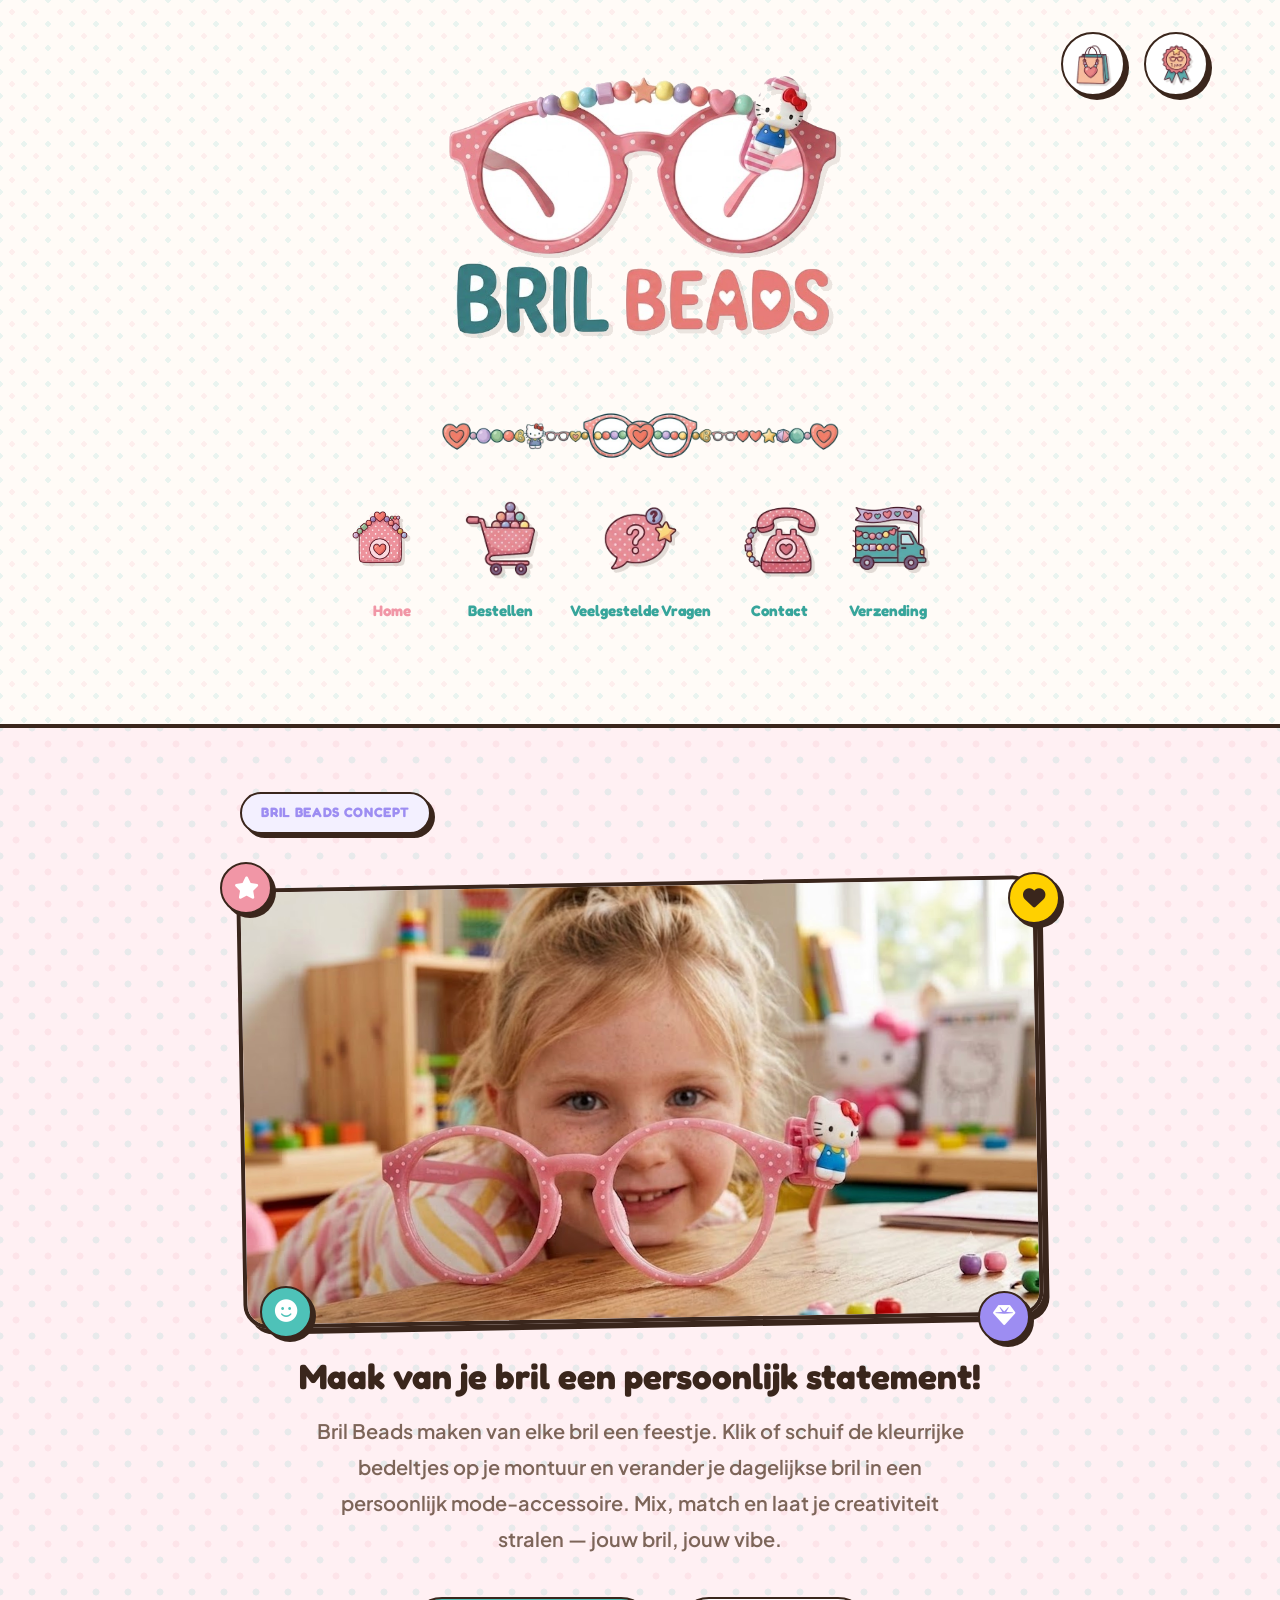
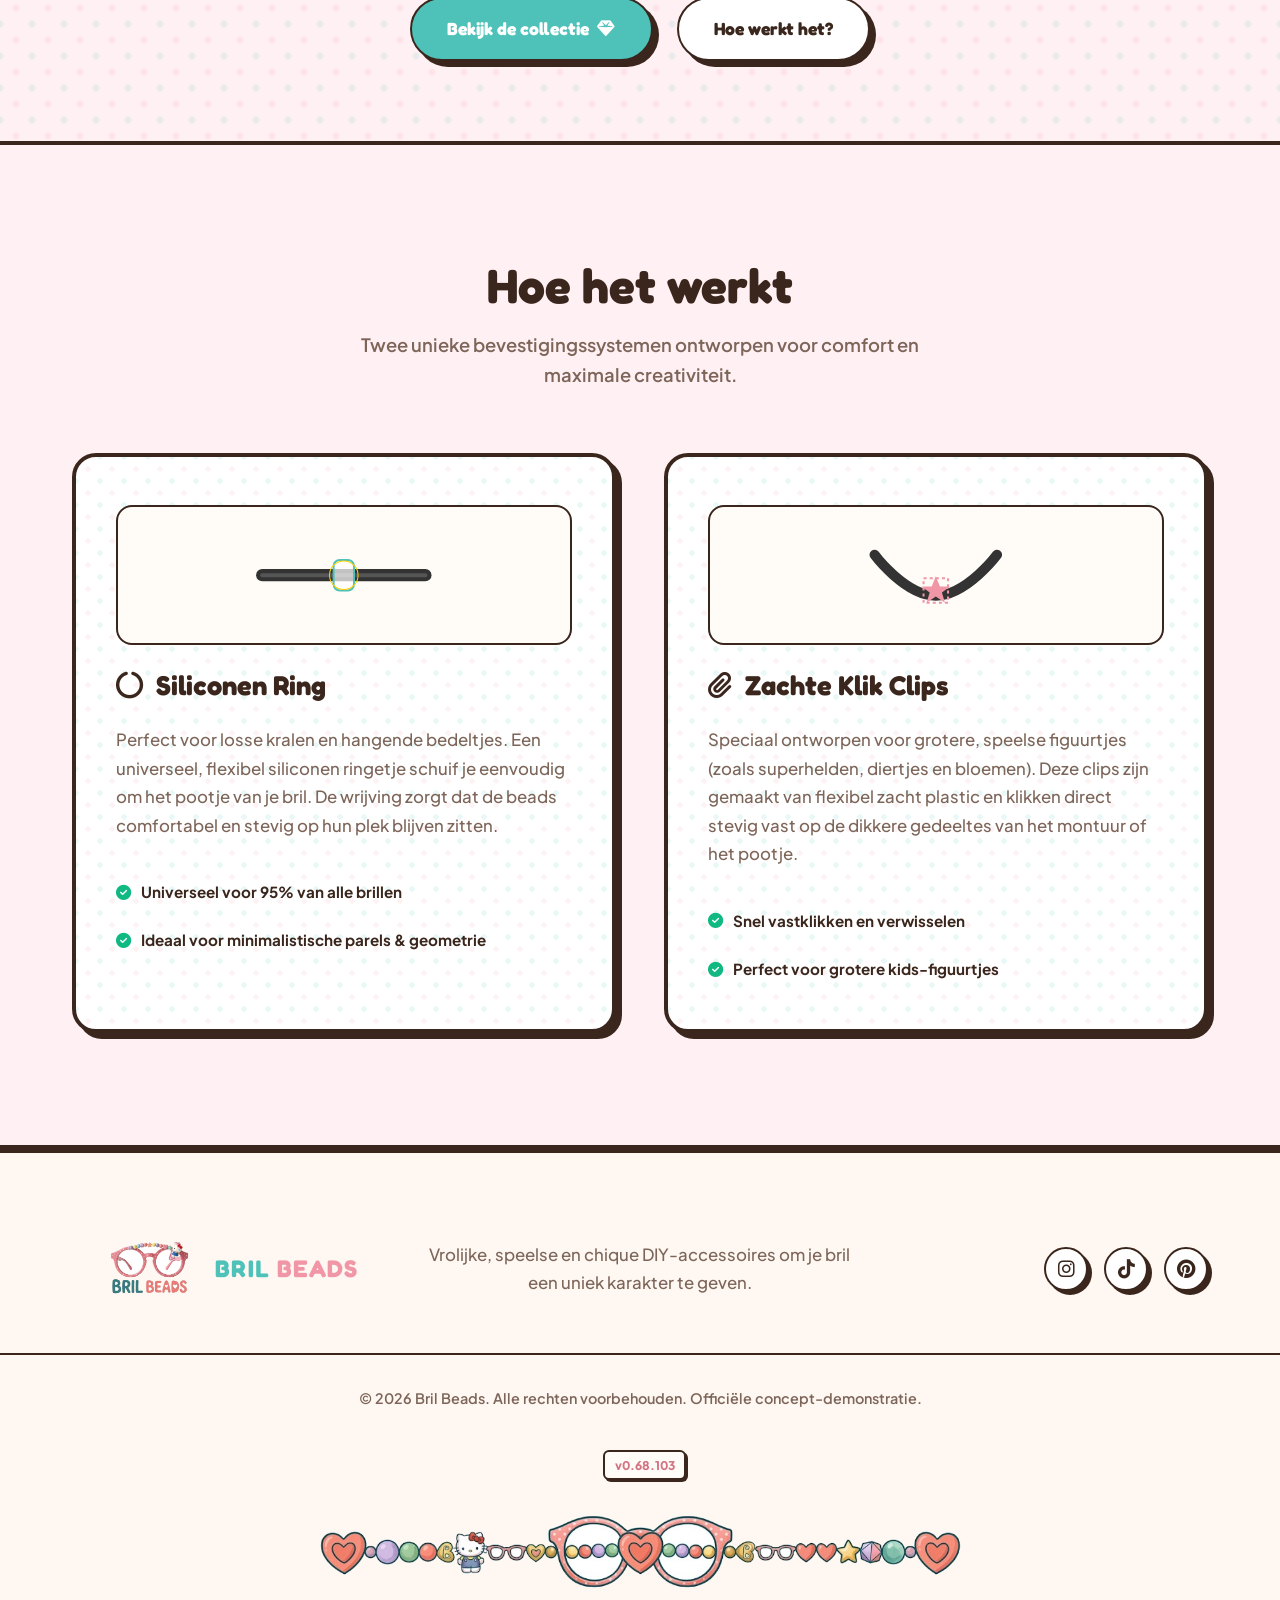
==== commit 31df2004: "Sync index.html" ====
--- a/index.html
+++ b/index.html
@@ -204,12 +204,12 @@
         </div>
         <div class="footer-bottom text-center">
             <p>&copy; 2026 Bril Beads. Alle rechten voorbehouden. Offici&euml;le concept-demonstratie.</p>
-            <p class="footer-version-wrapper"><span class="version-label" id="site-version">v0.68.102</span></p>
+            <p class="footer-version-wrapper"><span class="version-label" id="site-version">v0.68.103</span></p>
         </div>
     </footer>
 
     <!-- Custom JavaScript -->
-    <script src="app.js?v=v0.68.102"></script>
+    <script src="app.js?v=v0.68.103"></script>
 </body>
 </html>
 <!-- version check comment -->
--- a/index.css
+++ b/index.css
@@ -431,7 +431,7 @@
     content: '';
     display: block;
     width: 100%;
-    max-width: 650px;
+    max-width: 400px;
     aspect-ratio: 1014 / 124;
     margin: 0.5rem auto 1.5rem auto;
     background-image: url('assets/menu_divider.png');
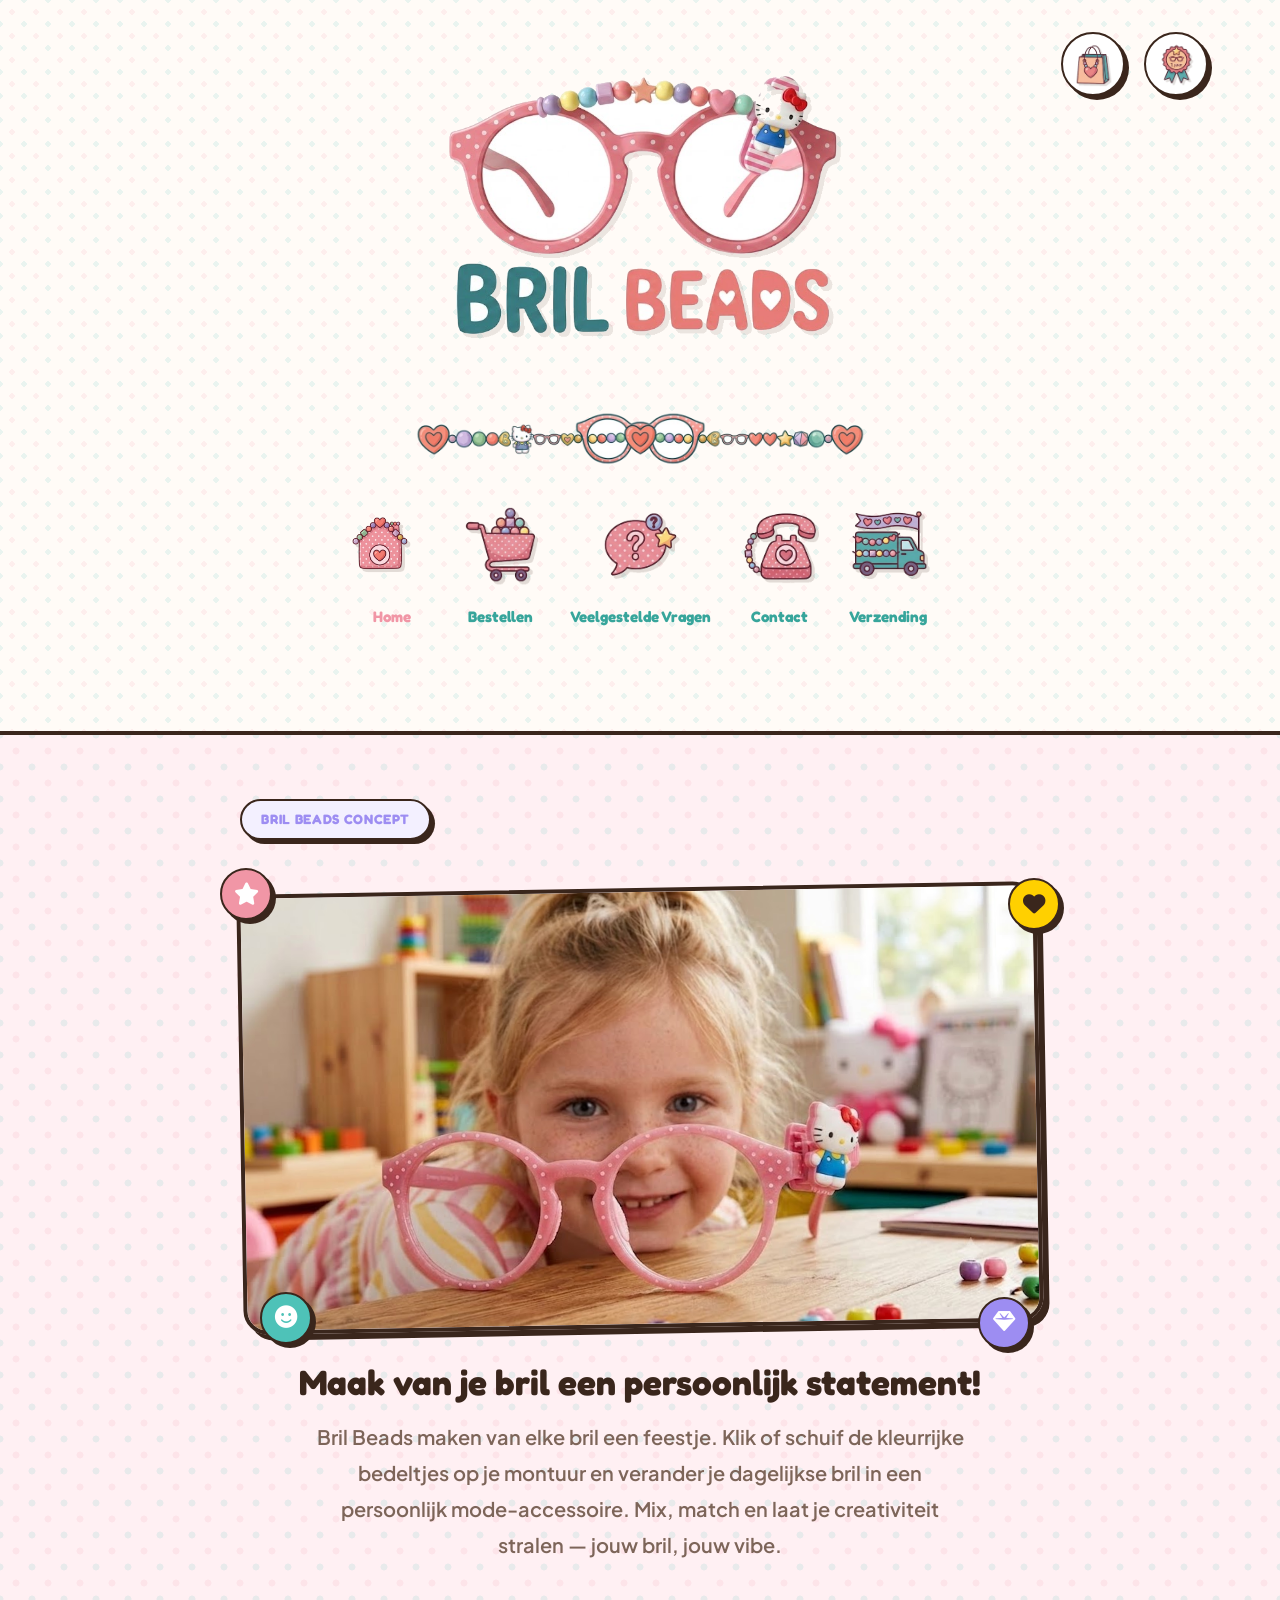
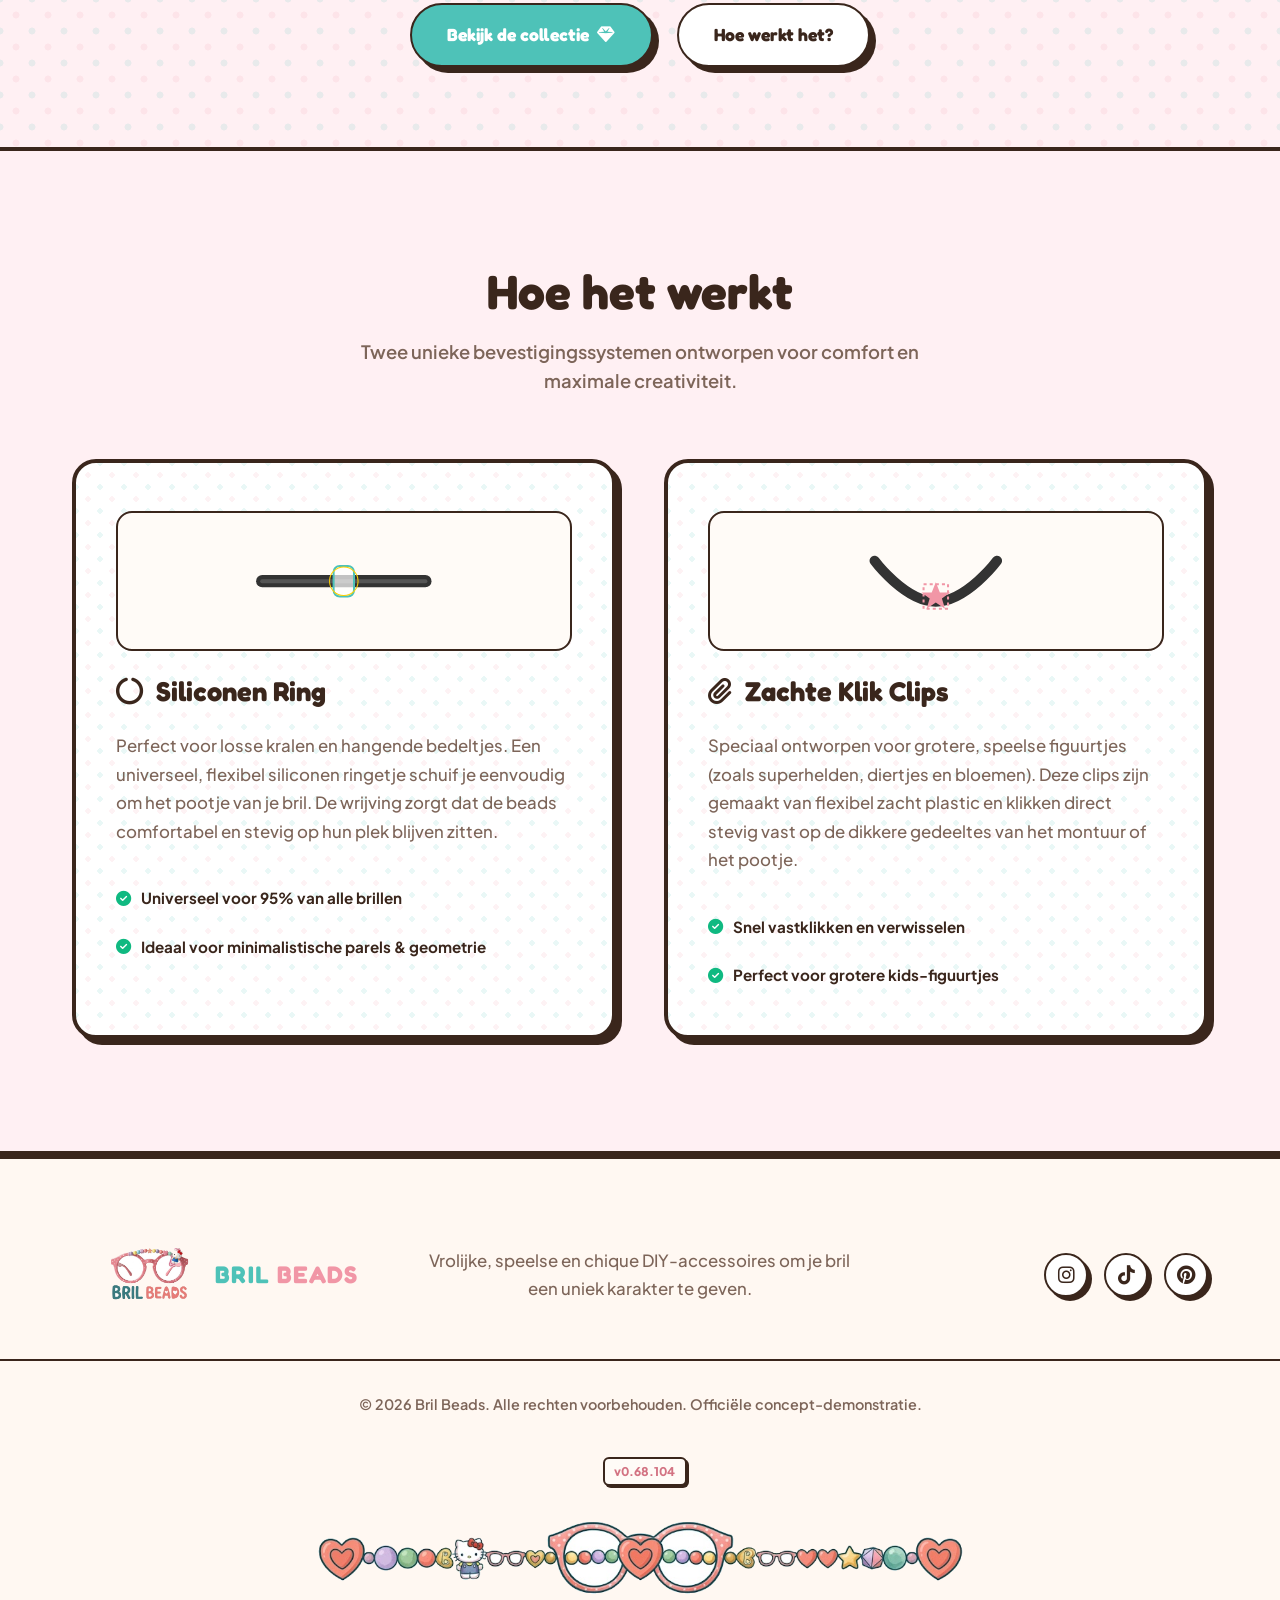
==== commit 37cc8e0f: "Sync index.html" ====
--- a/index.html
+++ b/index.html
@@ -204,12 +204,12 @@
         </div>
         <div class="footer-bottom text-center">
             <p>&copy; 2026 Bril Beads. Alle rechten voorbehouden. Offici&euml;le concept-demonstratie.</p>
-            <p class="footer-version-wrapper"><span class="version-label" id="site-version">v0.68.103</span></p>
+            <p class="footer-version-wrapper"><span class="version-label" id="site-version">v0.68.104</span></p>
         </div>
     </footer>
 
     <!-- Custom JavaScript -->
-    <script src="app.js?v=v0.68.103"></script>
+    <script src="app.js?v=v0.68.104"></script>
 </body>
 </html>
 <!-- version check comment -->
--- a/index.css
+++ b/index.css
@@ -431,7 +431,7 @@
     content: '';
     display: block;
     width: 100%;
-    max-width: 400px;
+    max-width: 450px;
     aspect-ratio: 1014 / 124;
     margin: 0.5rem auto 1.5rem auto;
     background-image: url('assets/menu_divider.png');
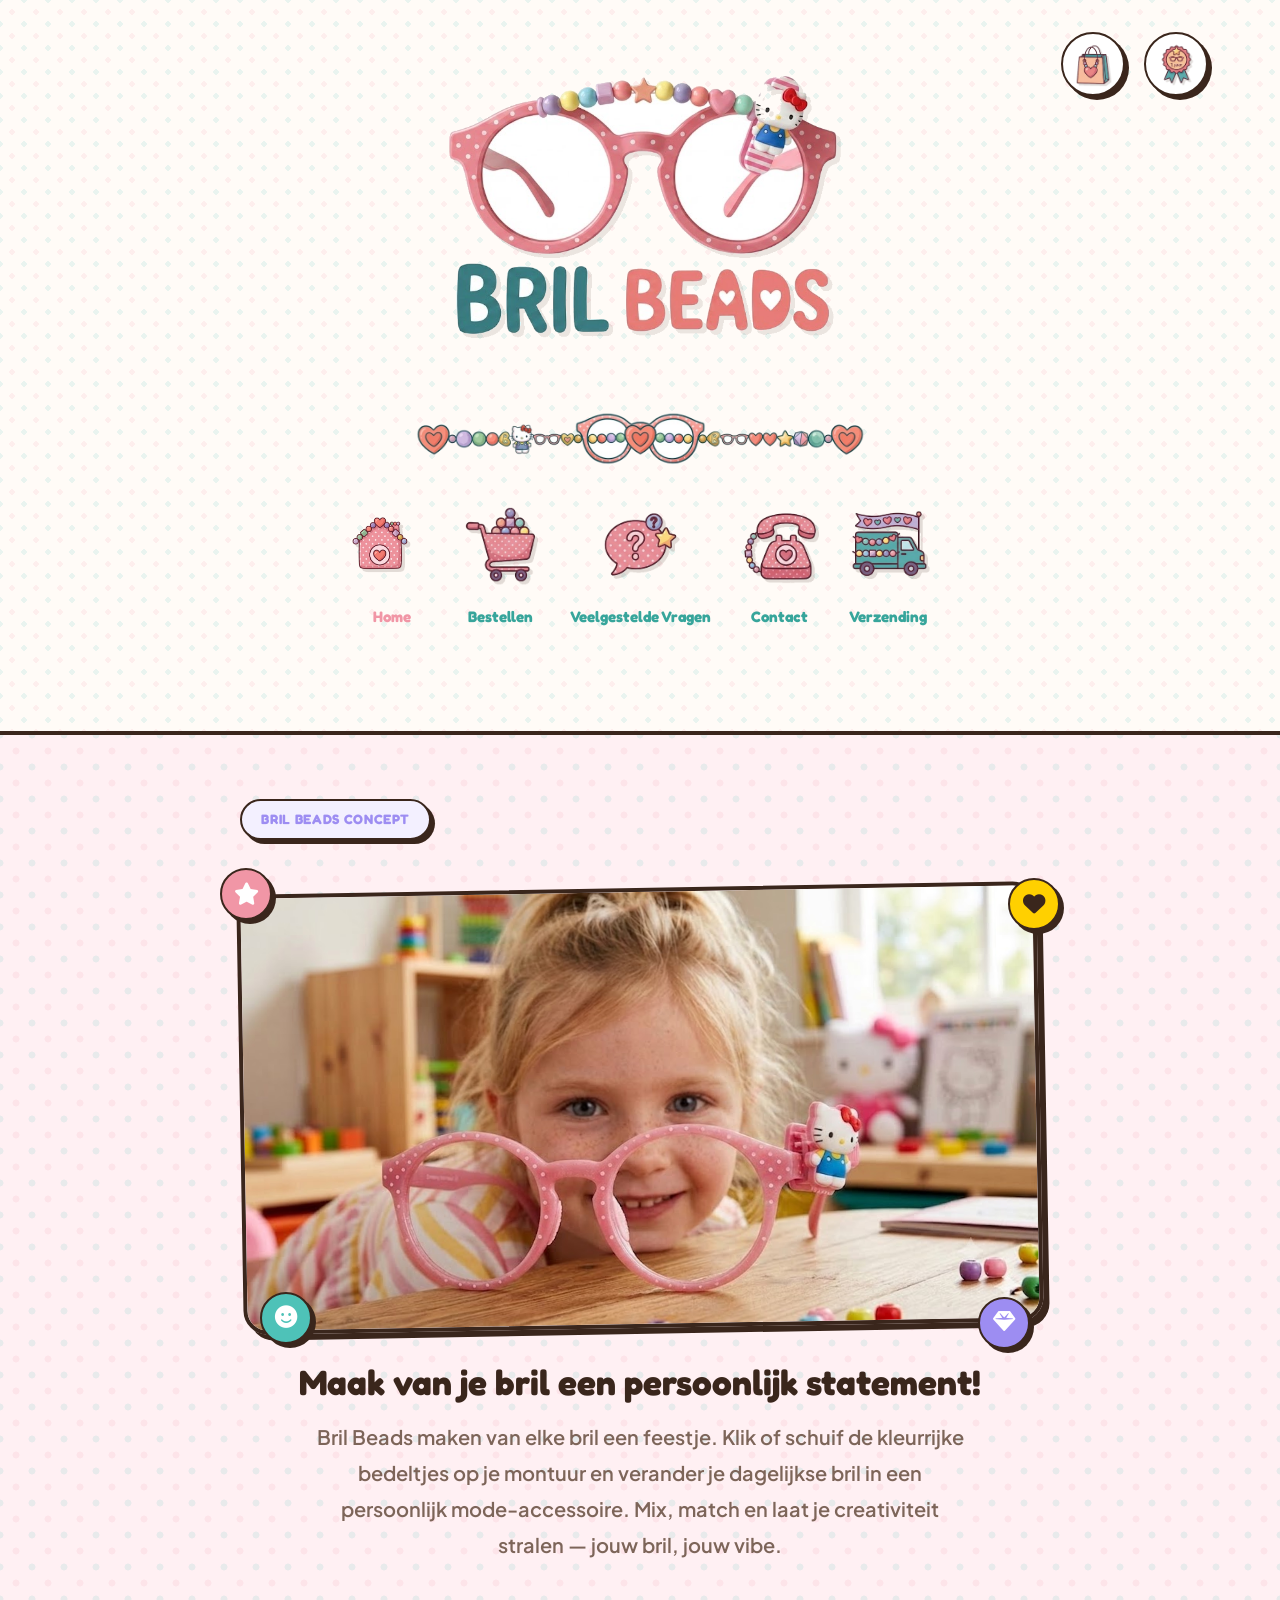
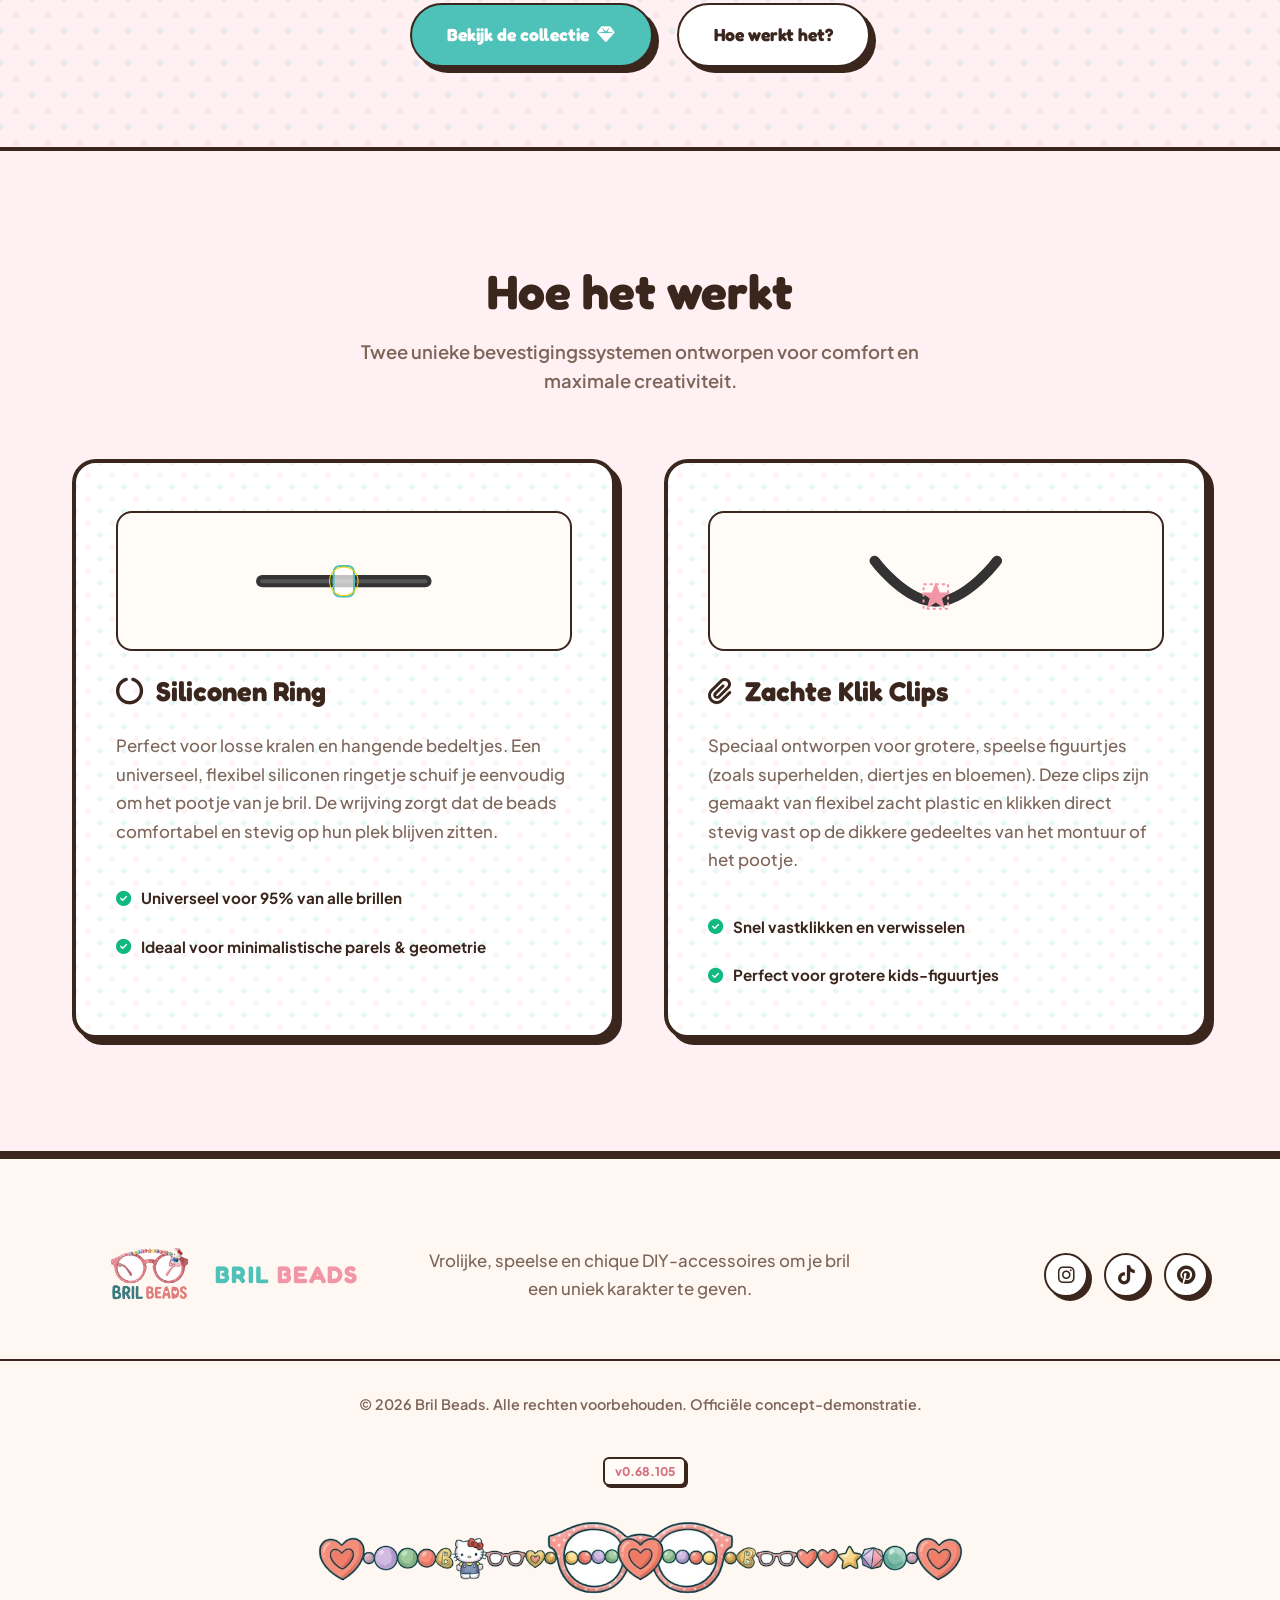
==== commit 6e305d16: "Sync index.html" ====
--- a/index.html
+++ b/index.html
@@ -204,12 +204,12 @@
         </div>
         <div class="footer-bottom text-center">
             <p>&copy; 2026 Bril Beads. Alle rechten voorbehouden. Offici&euml;le concept-demonstratie.</p>
-            <p class="footer-version-wrapper"><span class="version-label" id="site-version">v0.68.104</span></p>
+            <p class="footer-version-wrapper"><span class="version-label" id="site-version">v0.68.105</span></p>
         </div>
     </footer>
 
     <!-- Custom JavaScript -->
-    <script src="app.js?v=v0.68.104"></script>
+    <script src="app.js?v=v0.68.105"></script>
 </body>
 </html>
 <!-- version check comment -->
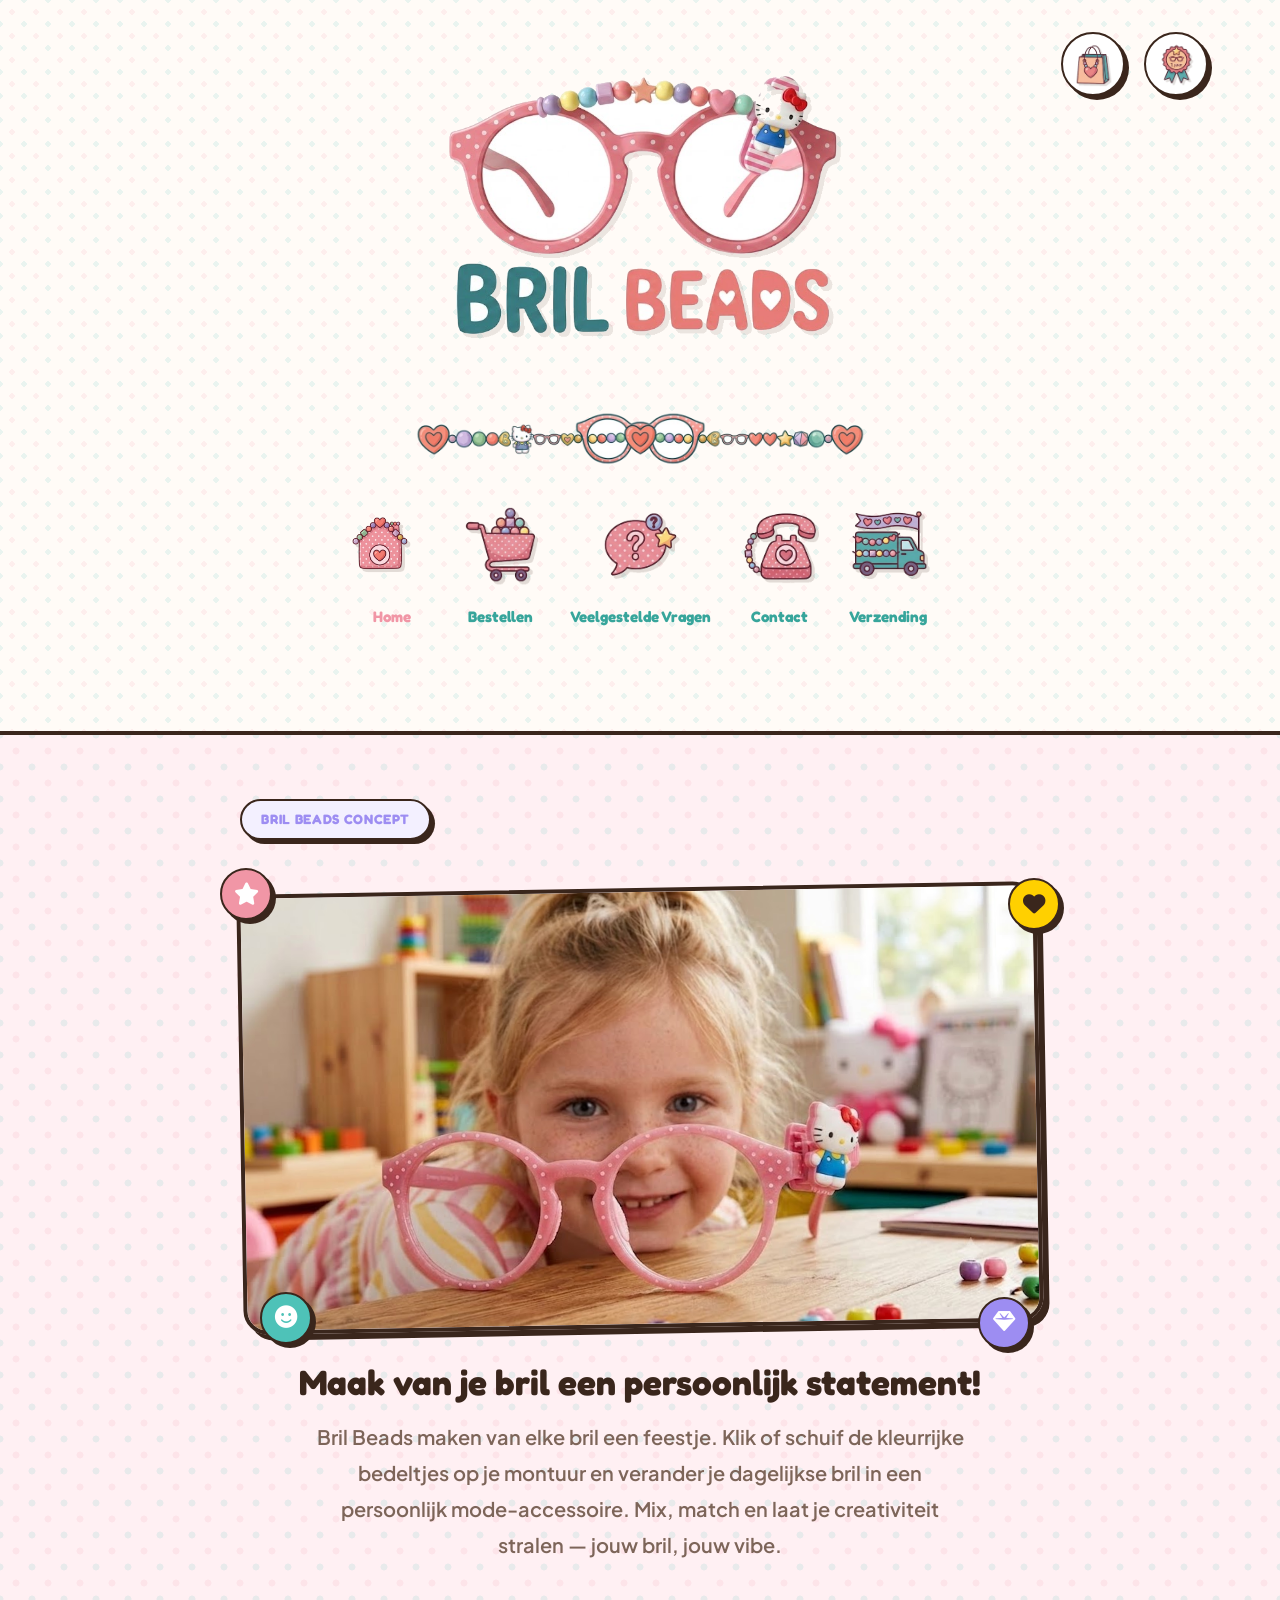
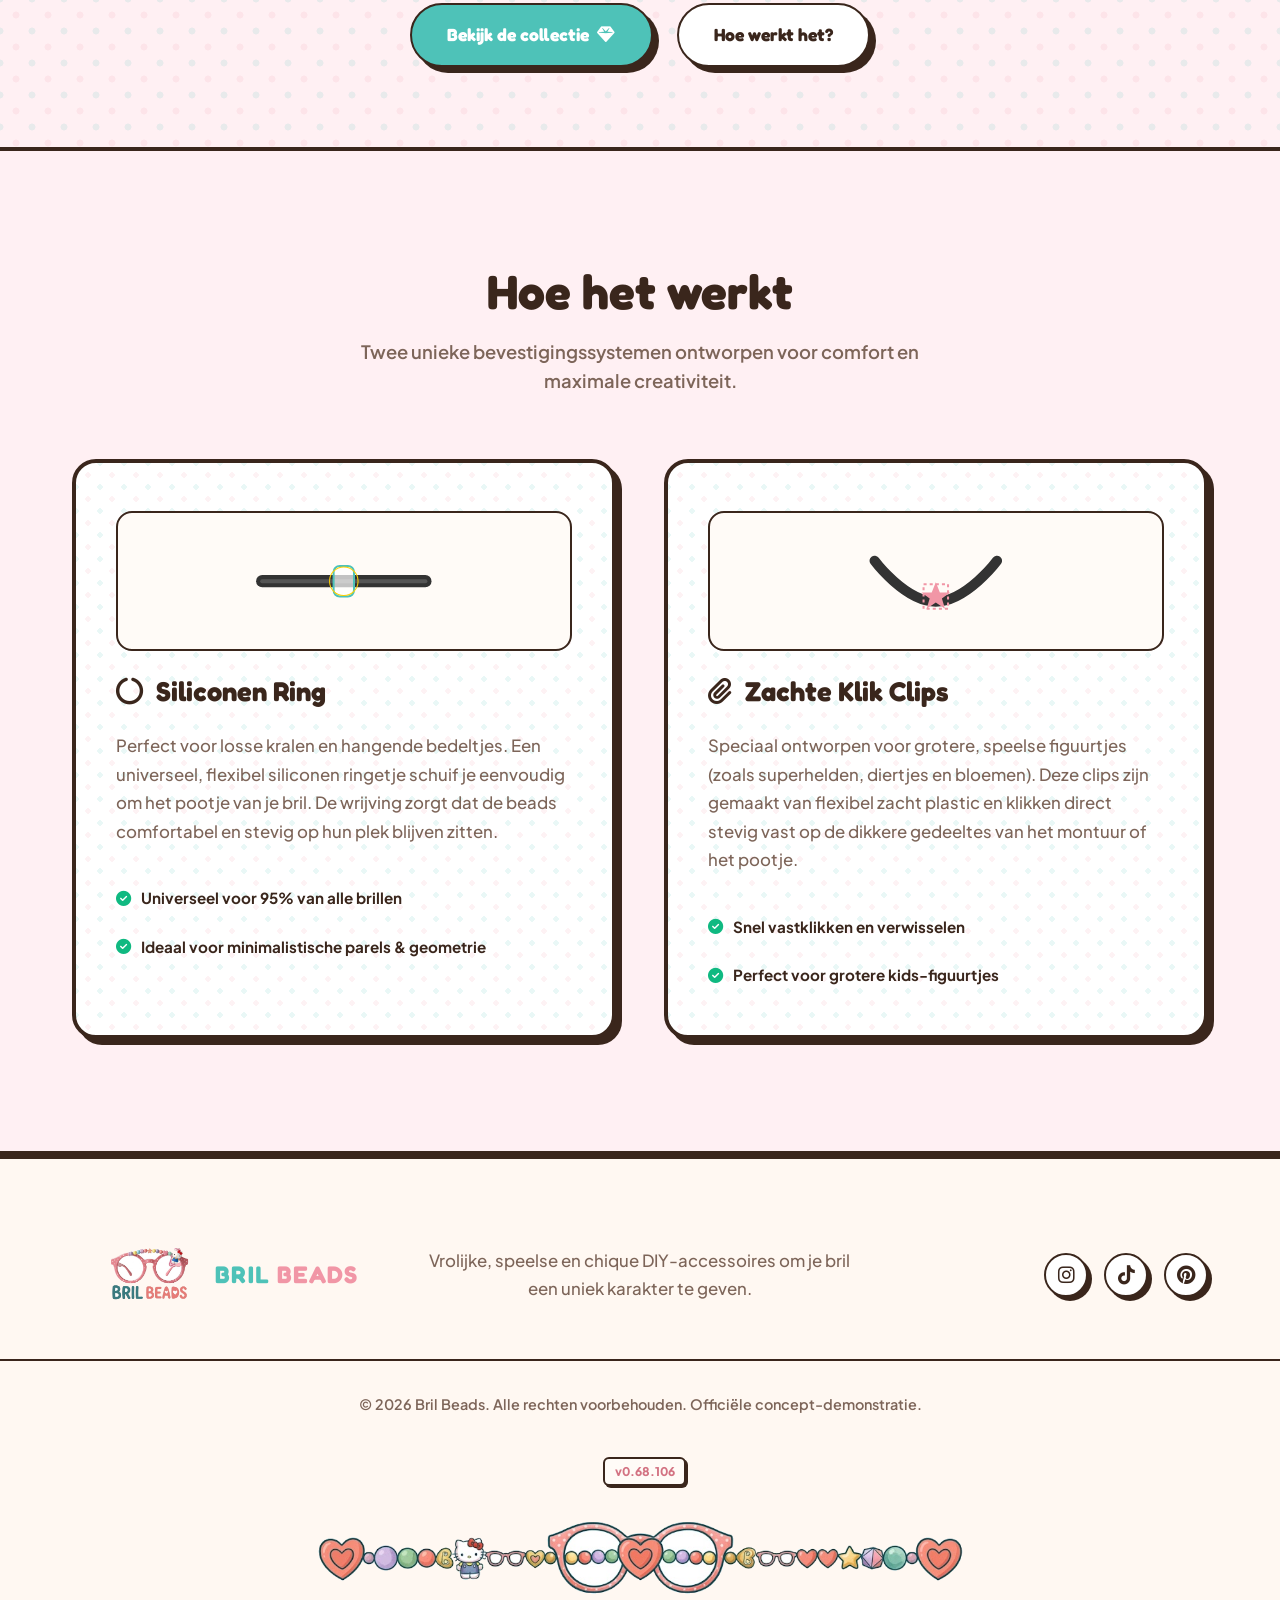
==== commit 7140405f: "Sync index.html" ====
--- a/index.html
+++ b/index.html
@@ -204,12 +204,12 @@
         </div>
         <div class="footer-bottom text-center">
             <p>&copy; 2026 Bril Beads. Alle rechten voorbehouden. Offici&euml;le concept-demonstratie.</p>
-            <p class="footer-version-wrapper"><span class="version-label" id="site-version">v0.68.105</span></p>
+            <p class="footer-version-wrapper"><span class="version-label" id="site-version">v0.68.106</span></p>
         </div>
     </footer>
 
     <!-- Custom JavaScript -->
-    <script src="app.js?v=v0.68.105"></script>
+    <script src="app.js?v=v0.68.106"></script>
 </body>
 </html>
 <!-- version check comment -->
--- a/index.css
+++ b/index.css
@@ -1340,13 +1340,14 @@
 }
 
 .briefing-container {
-    display: grid;
-    grid-template-columns: 1.1fr 0.9fr;
-    gap: 3.5rem;
+    display: flex;
+    justify-content: center;
     align-items: start;
 }
 
 .briefing-content {
+    max-width: 800px;
+    width: 100%;
     padding: 3rem;
     background-color: #ffffff;
     border: var(--thick-border);
@@ -1865,14 +1866,12 @@
    RESPONSIVE DESIGN (MEDIA QUERIES)
    ========================================================================== */
 @media (max-width: 1024px) {
-    .customizer-grid,
-    .briefing-container {
+    .customizer-grid {
         grid-template-columns: 1fr;
         gap: 3rem;
     }
     
-    .briefing-content,
-    .branding-palette-card {
+    .briefing-content {
         padding: 2rem;
     }
 }
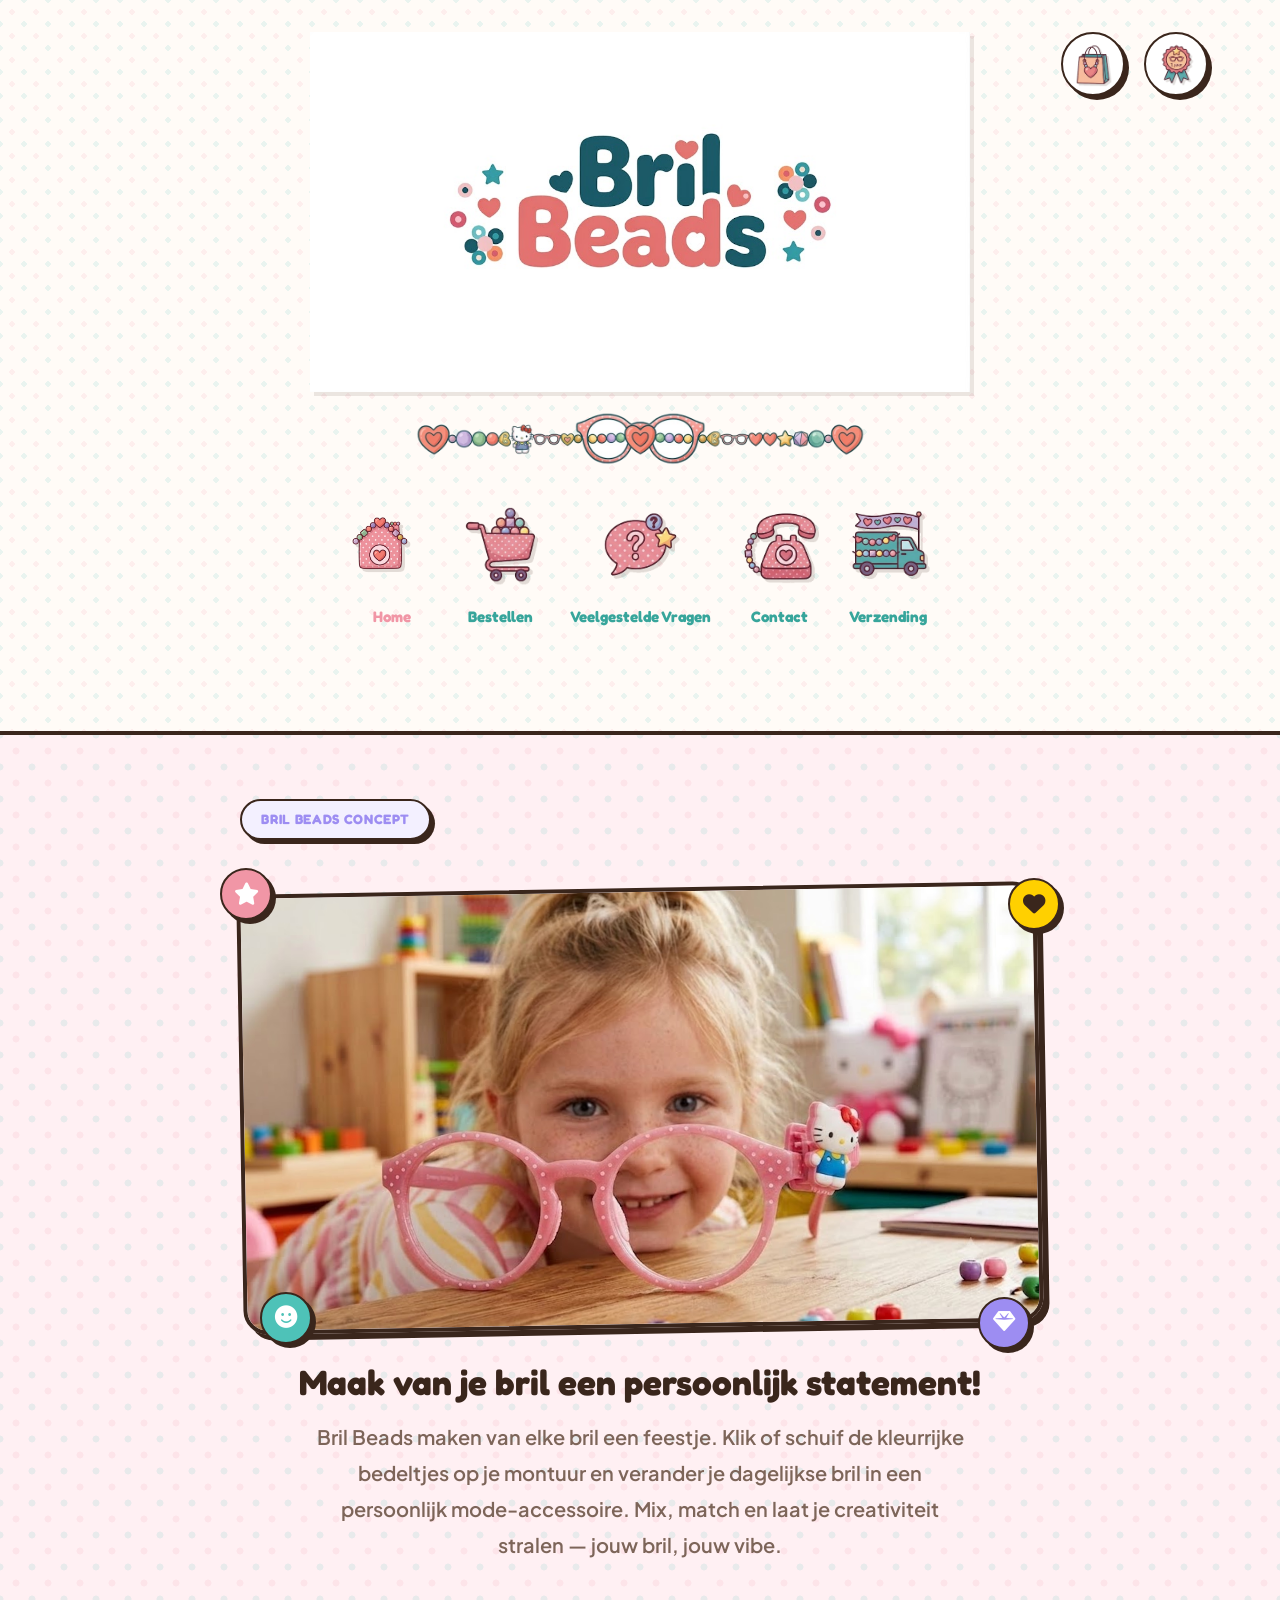
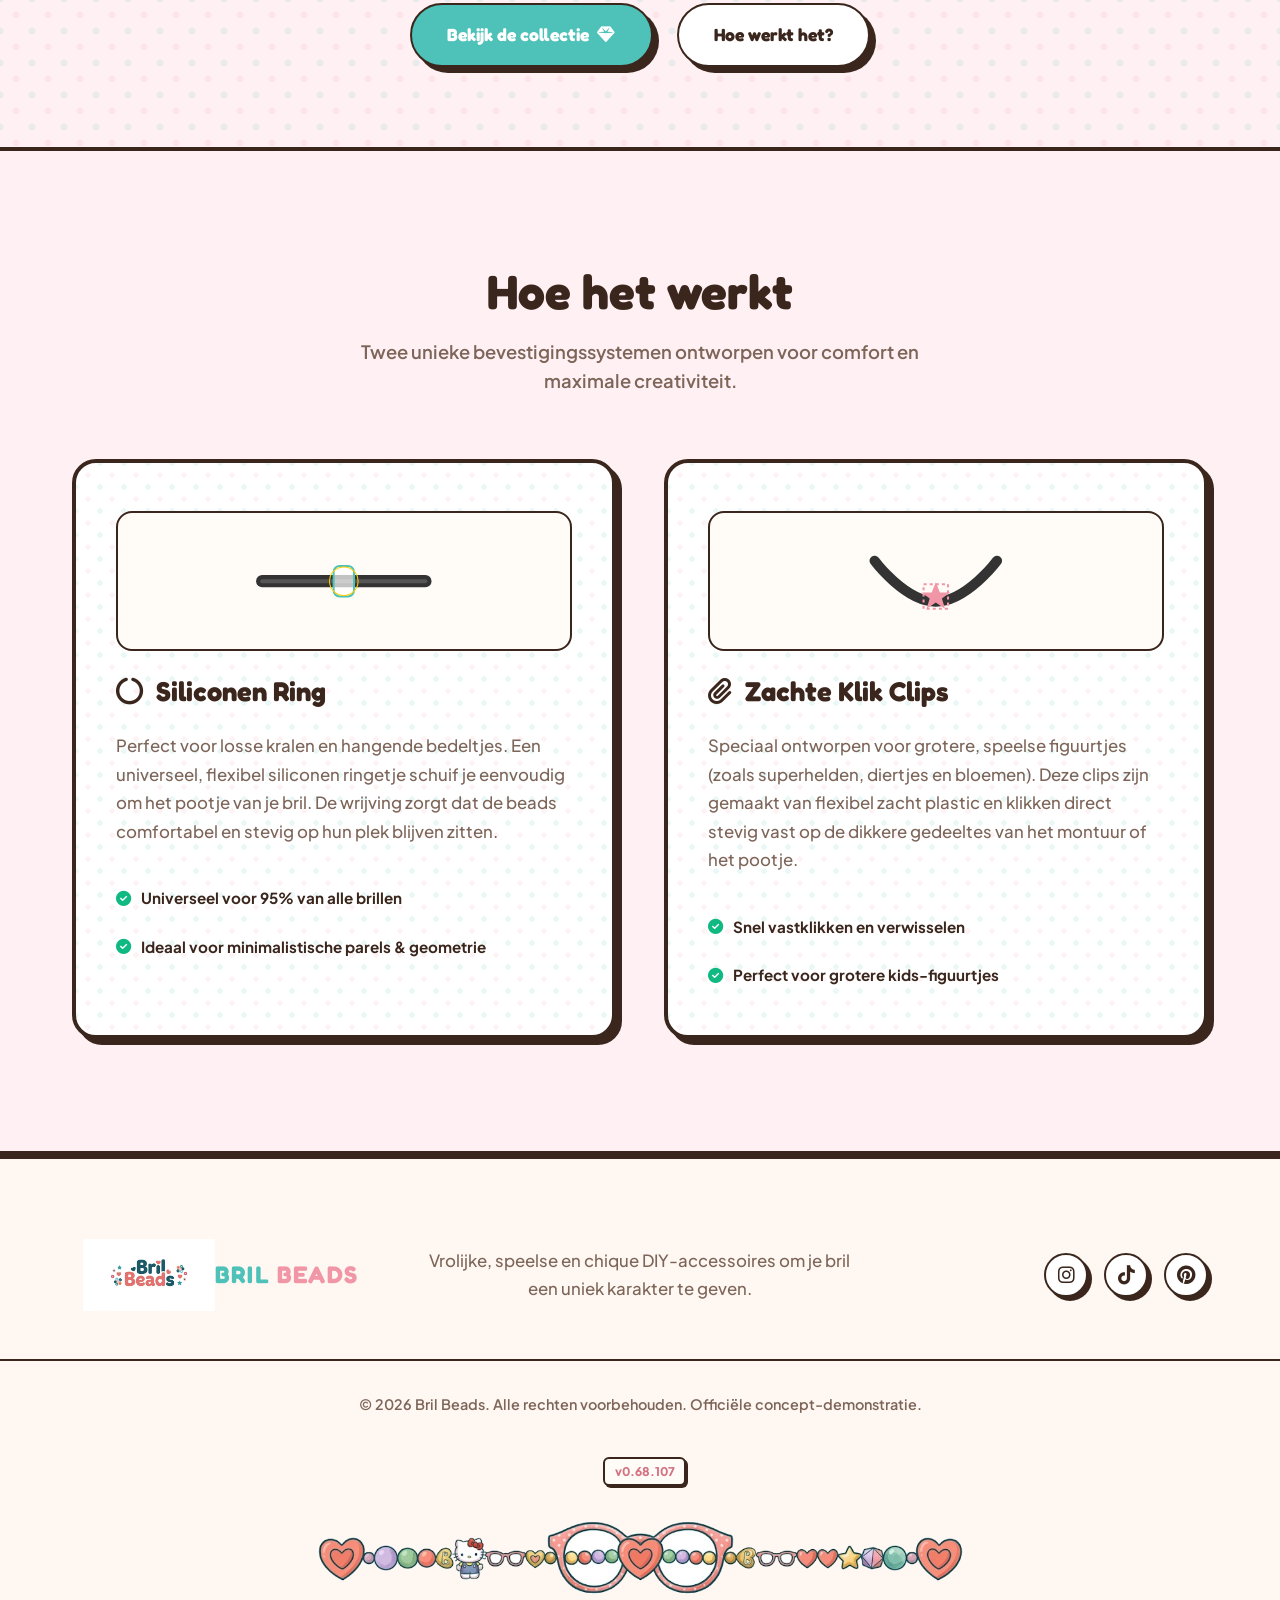
==== commit 7f60524e: "Sync index.html" ====
--- a/index.html
+++ b/index.html
@@ -204,12 +204,12 @@
         </div>
         <div class="footer-bottom text-center">
             <p>&copy; 2026 Bril Beads. Alle rechten voorbehouden. Offici&euml;le concept-demonstratie.</p>
-            <p class="footer-version-wrapper"><span class="version-label" id="site-version">v0.68.106</span></p>
+            <p class="footer-version-wrapper"><span class="version-label" id="site-version">v0.68.107</span></p>
         </div>
     </footer>
 
     <!-- Custom JavaScript -->
-    <script src="app.js?v=v0.68.106"></script>
+    <script src="app.js?v=v0.68.107"></script>
 </body>
 </html>
 <!-- version check comment -->
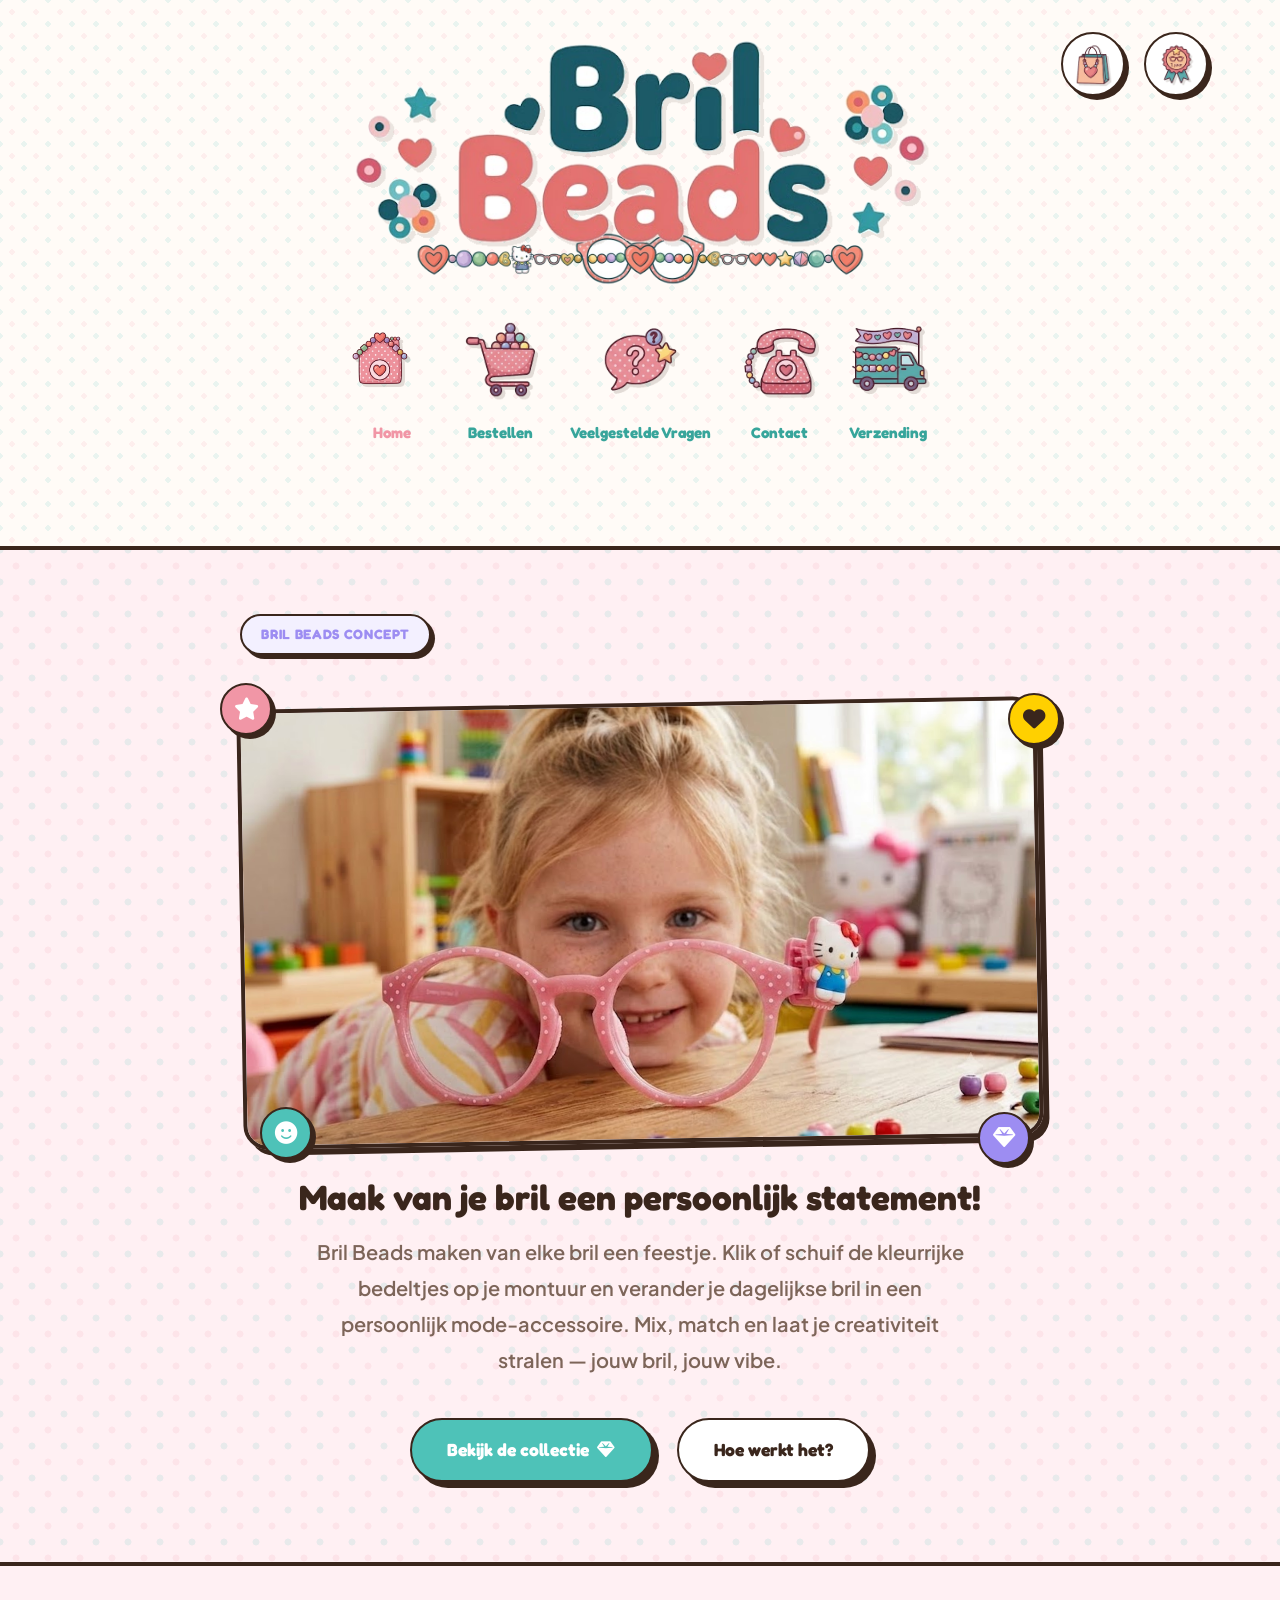
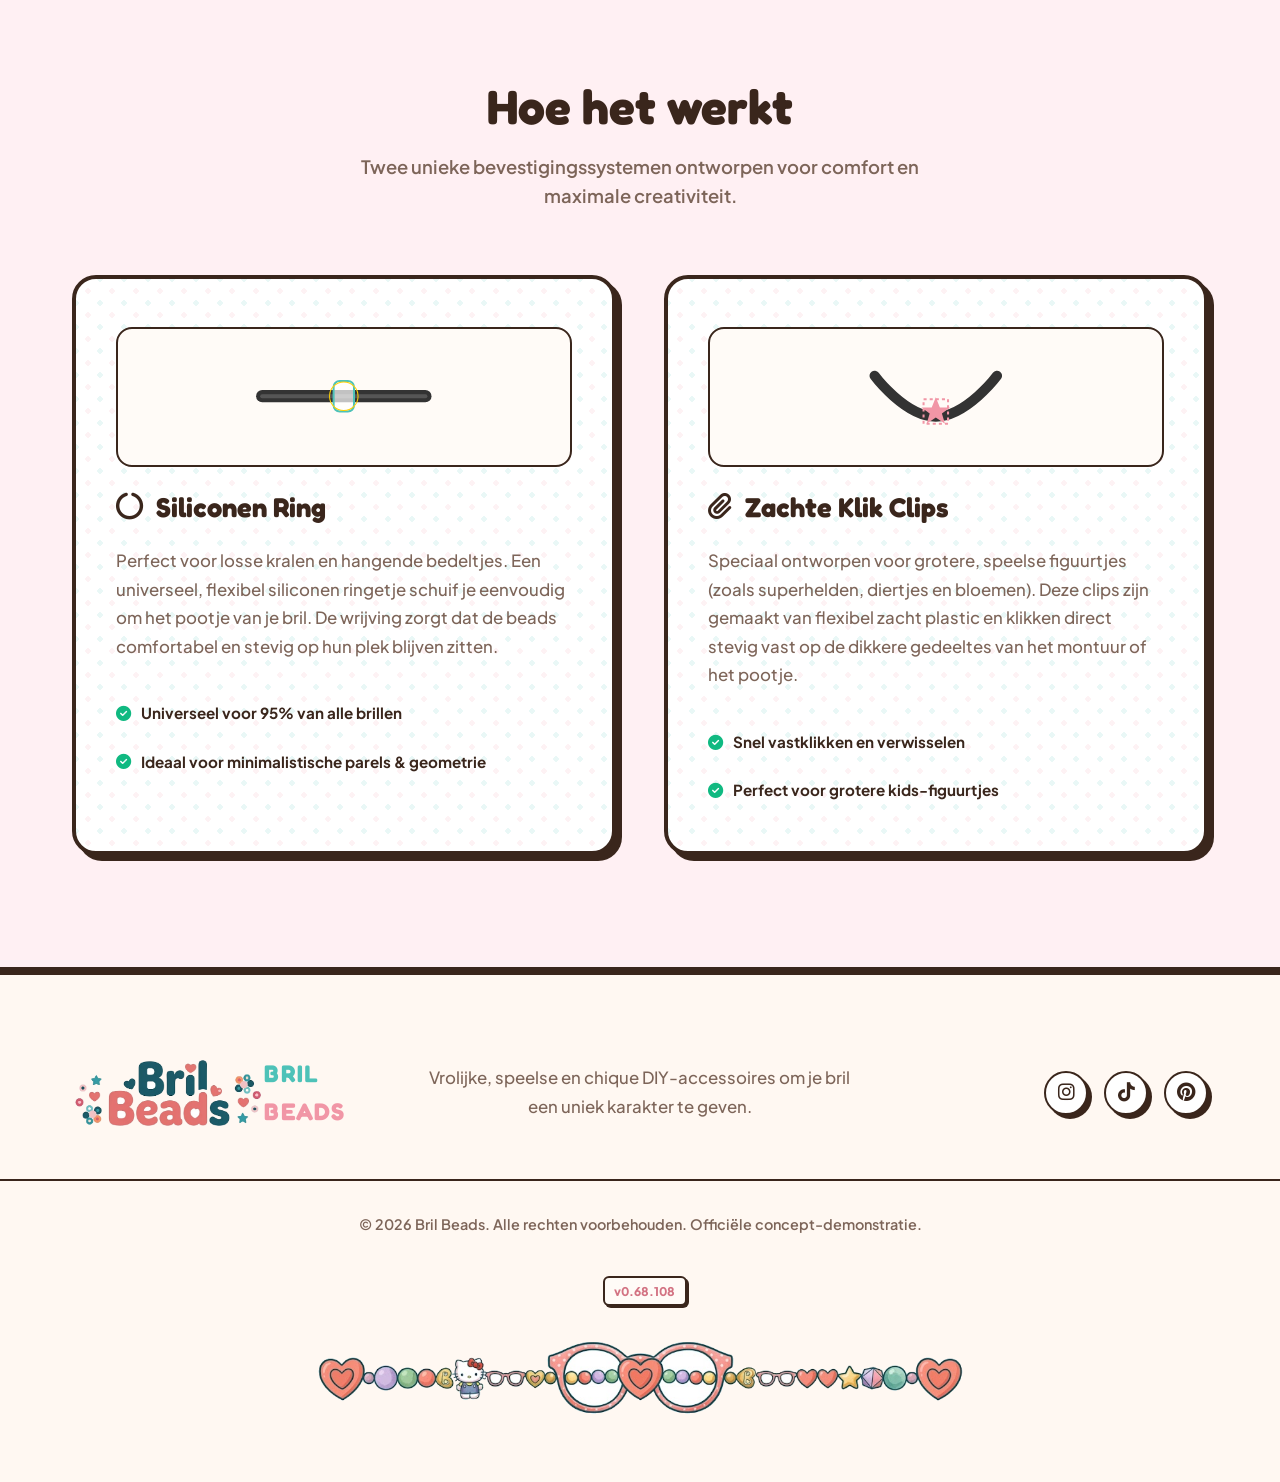
==== commit 133a43bd: "Sync index.html" ====
--- a/index.html
+++ b/index.html
@@ -204,12 +204,12 @@
         </div>
         <div class="footer-bottom text-center">
             <p>&copy; 2026 Bril Beads. Alle rechten voorbehouden. Offici&euml;le concept-demonstratie.</p>
-            <p class="footer-version-wrapper"><span class="version-label" id="site-version">v0.68.107</span></p>
+            <p class="footer-version-wrapper"><span class="version-label" id="site-version">v0.68.108</span></p>
         </div>
     </footer>
 
     <!-- Custom JavaScript -->
-    <script src="app.js?v=v0.68.107"></script>
+    <script src="app.js?v=v0.68.108"></script>
 </body>
 </html>
 <!-- version check comment -->
--- a/index.css
+++ b/index.css
@@ -340,7 +340,7 @@
 }
 
 .app-header .logo-img {
-    height: 360px; /* giant logo! */
+    height: 220px; /* adjusted for cropped logo size */
     width: auto;
     object-fit: contain;
     filter: drop-shadow(4px 4px 0px rgba(58, 38, 28, 0.1));
@@ -421,7 +421,7 @@
 /* Playful Navigation Circular Icons */
 .playful-nav {
     width: 100%;
-    margin-top: 0.5rem;
+    margin-top: -1.5rem; /* pull the navigation section up */
     padding-top: 1rem;
     margin-bottom: 2rem;
     position: relative;
@@ -433,7 +433,7 @@
     width: 100%;
     max-width: 450px;
     aspect-ratio: 1014 / 124;
-    margin: 0.5rem auto 1.5rem auto;
+    margin: 0 auto 1.2rem auto; /* reduced margin to pull divider up */
     background-image: url('assets/menu_divider.png');
     background-size: contain;
     background-repeat: no-repeat;
@@ -1915,7 +1915,7 @@
     }
 
     .app-header .logo-img {
-        height: 220px; /* Scaled down logo on mobile */
+        height: 150px; /* scaled down for cropped logo on mobile */
         margin-bottom: -1.0rem; /* overlaps the menu border line */
     }
 
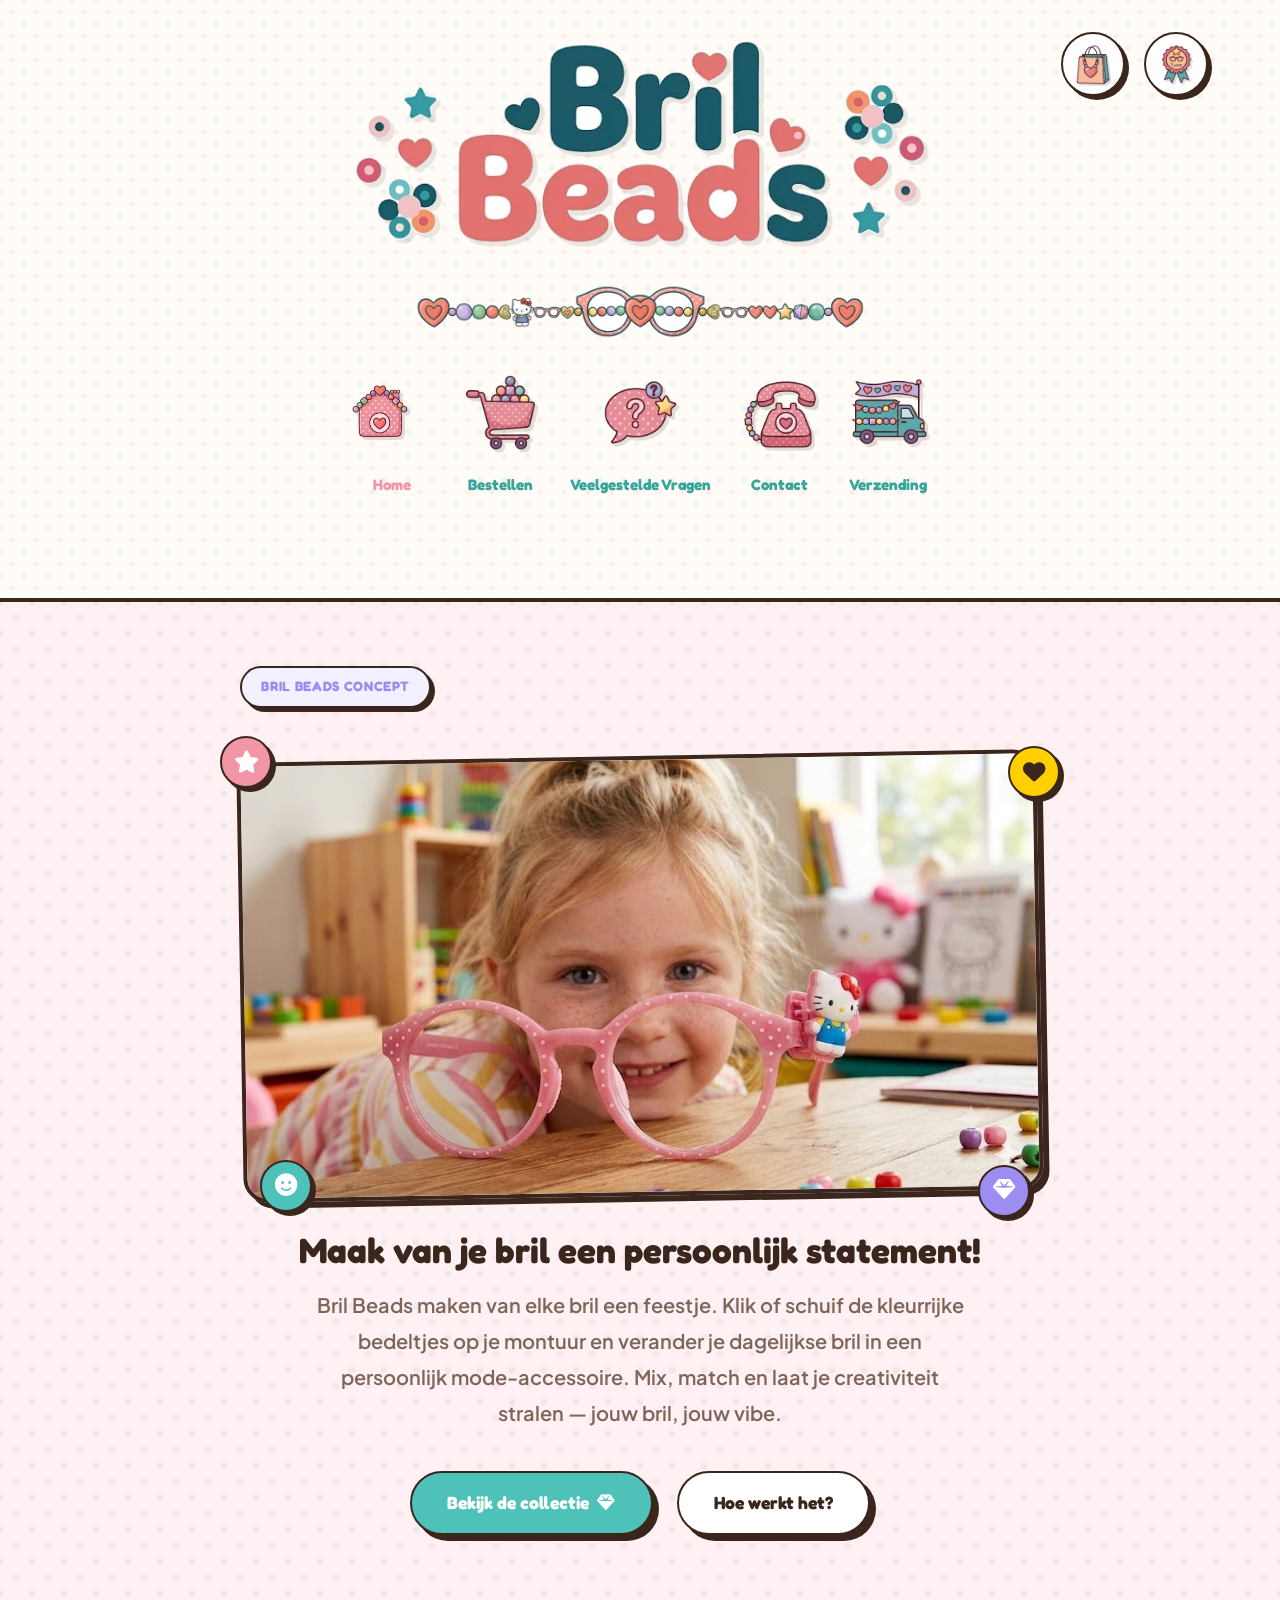
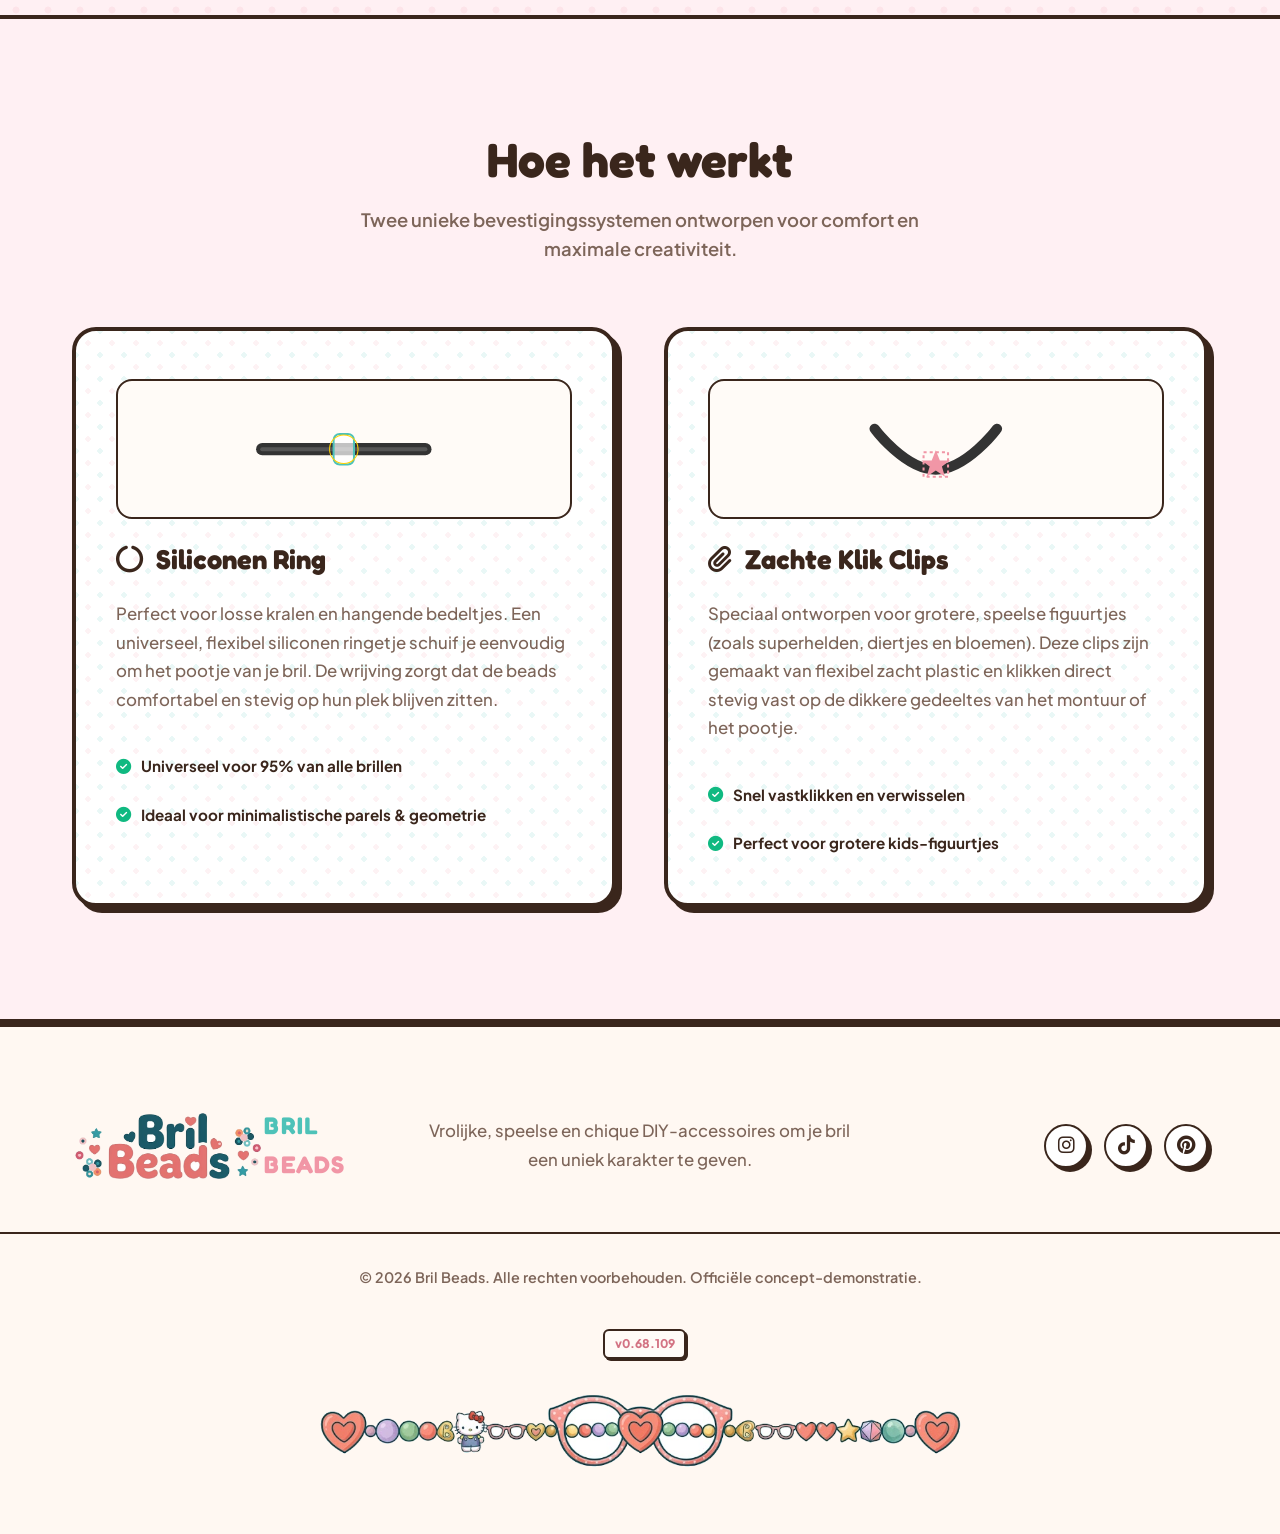
==== commit da234674: "Sync index.html" ====
--- a/index.html
+++ b/index.html
@@ -204,12 +204,12 @@
         </div>
         <div class="footer-bottom text-center">
             <p>&copy; 2026 Bril Beads. Alle rechten voorbehouden. Offici&euml;le concept-demonstratie.</p>
-            <p class="footer-version-wrapper"><span class="version-label" id="site-version">v0.68.108</span></p>
+            <p class="footer-version-wrapper"><span class="version-label" id="site-version">v0.68.109</span></p>
         </div>
     </footer>
 
     <!-- Custom JavaScript -->
-    <script src="app.js?v=v0.68.108"></script>
+    <script src="app.js?v=v0.68.109"></script>
 </body>
 </html>
 <!-- version check comment -->
--- a/index.css
+++ b/index.css
@@ -345,7 +345,7 @@
     object-fit: contain;
     filter: drop-shadow(4px 4px 0px rgba(58, 38, 28, 0.1));
     transition: var(--transition);
-    margin-bottom: -1.6rem; /* overlaps the menu border line */
+    margin-bottom: 0.2rem; /* updated to prevent overlap */
 }
 
 .app-header .logo-img:hover {
@@ -421,7 +421,7 @@
 /* Playful Navigation Circular Icons */
 .playful-nav {
     width: 100%;
-    margin-top: -1.5rem; /* pull the navigation section up */
+    margin-top: 0; /* reset to prevent overlap with cropped logo */
     padding-top: 1rem;
     margin-bottom: 2rem;
     position: relative;
@@ -1916,7 +1916,7 @@
 
     .app-header .logo-img {
         height: 150px; /* scaled down for cropped logo on mobile */
-        margin-bottom: -1.0rem; /* overlaps the menu border line */
+        margin-bottom: 0; /* updated to prevent overlap */
     }
 
     .nav-icon-img-wrapper {
